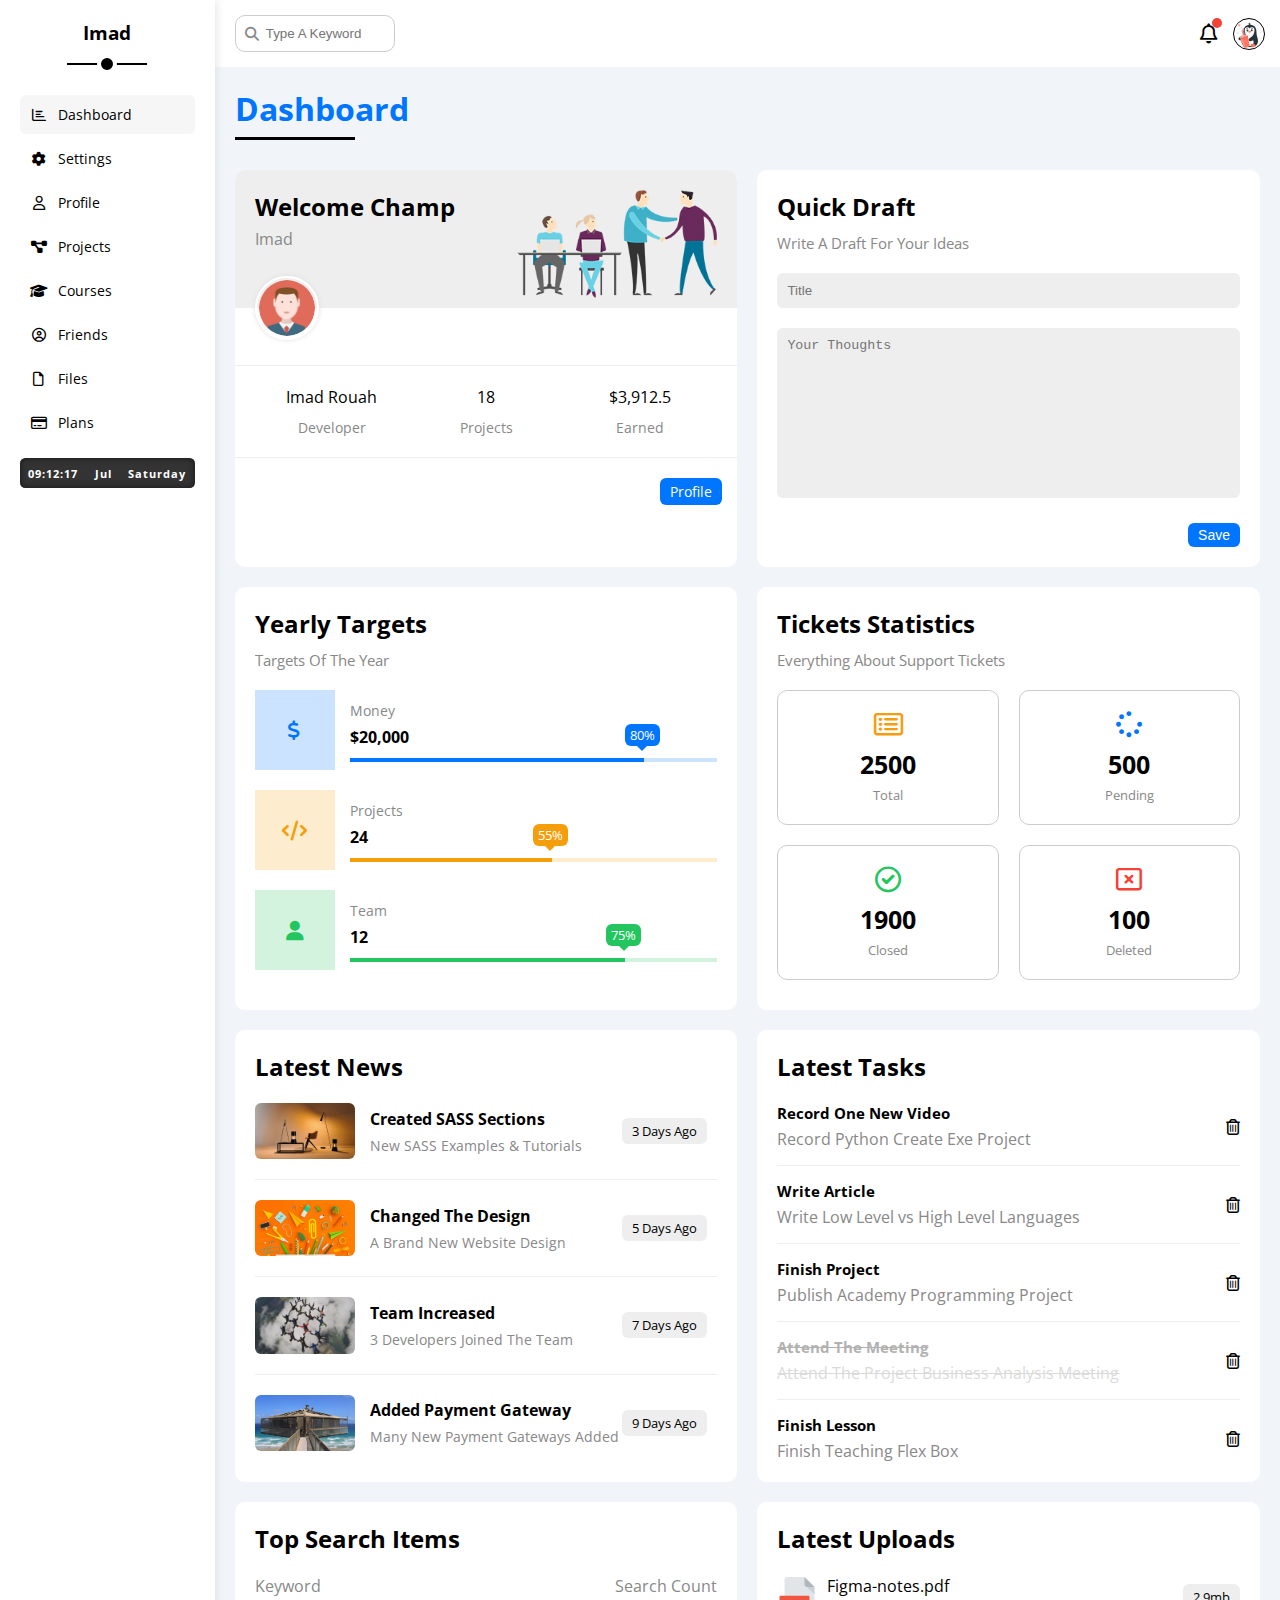
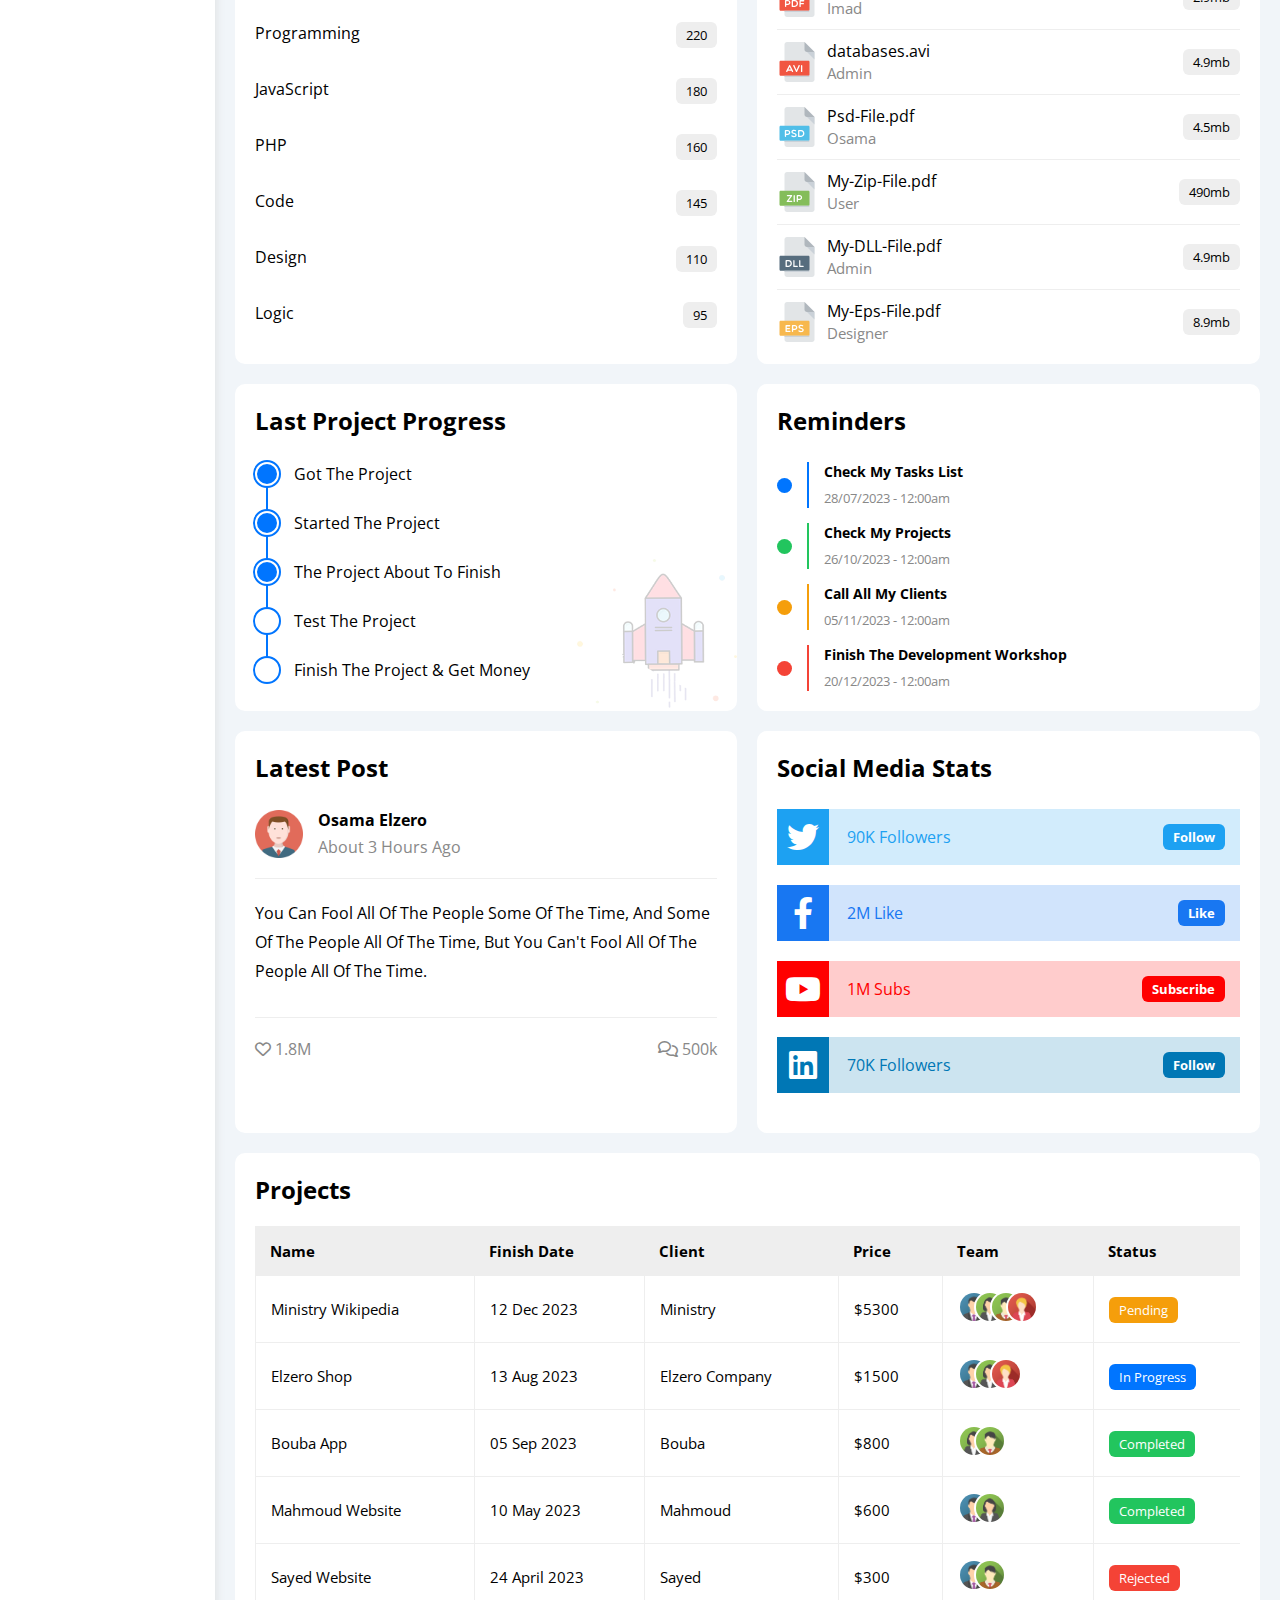
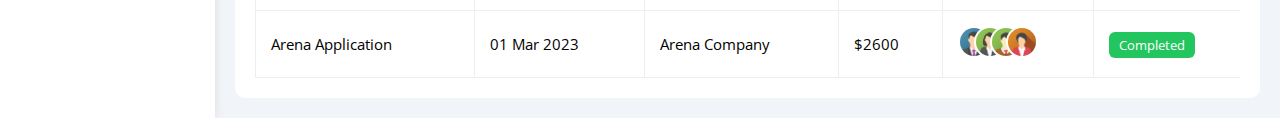
==== index.html @ 1c0586be "first commit" ====
<!DOCTYPE html>
<html lang="en">
    <head>
        <meta charset="UTF-8" />
        <meta http-equiv="X-UA-Compatible" content="IE=edge" />
        <meta name="viewport" content="width=device-width, initial-scale=1.0" />
        <meta
            name="description"
            content="Welcome to Imad Rouah's dashboard! This platform is Designed to provide you with a comprehensive view of my professional life. Discover my current tasks, . Get to know me better by exploring my profile. Stay organized and informed with my dashboard."
        />
        <meta
            name="keywords"
            content="dashboard, tasks, reminders, social media, links, clients, income, courses, profile, imad rouah, work, organization, productivity, professional, time management, Business, career"
        />
        <meta name="color-scheme" content="light" id="meta" />
        <title>Dashboard</title>
        <link rel="stylesheet" href="css/all.min.css" />
        <link rel="stylesheet" href="css/framework.css" />
        <link rel="stylesheet" href="css/master.css" />
        <link rel="preconnect" href="https://fonts.googleapis.com" />
        <link rel="preconnect" href="https://fonts.gstatic.com" crossorigin />
        <link
            href="https://fonts.googleapis.com/css2?family=Open+Sans:wght@300;500&display=swap"
            rel="stylesheet"
        />
        <link rel="Website Icon" type="png" href="imgs/Cyber attack-pana.png" />
    </head>
    <body>
        <div class="page d-flex">
            <div class="sidebar bg-white p-20 p-relative">
                <h3 class="p-relative txt-c mt-0">Imad</h3>
                <ul>
                    <li>
                        <a
                            class="active d-flex align-center fs-14 c-black rad-6 p-10"
                            href="index.html"
                        >
                            <i class="fa-regular fa-chart-bar fa-fw"></i>
                            <span>Dashboard</span>
                        </a>
                        <div class="parent-holder"></div>
                    </li>
                    <li>
                        <a
                            class="d-flex align-center fs-14 c-black rad-6 p-10"
                            href="settings.html"
                        >
                            <i class="fa-solid fa-gear fa-fw"></i>
                            <span>Settings</span>
                        </a>
                        <div class="parent-holder"></div>
                    </li>
                    <li>
                        <a
                            class="d-flex align-center fs-14 c-black rad-6 p-10"
                            href="profile.html"
                        >
                            <i class="fa-regular fa-user fa-fw"></i>
                            <span>Profile</span>
                        </a>
                        <div class="parent-holder"></div>
                    </li>
                    <li>
                        <a
                            class="d-flex align-center fs-14 c-black rad-6 p-10"
                            href="projects.html"
                        >
                            <i class="fa-solid fa-diagram-project fa-fw"></i>
                            <span>Projects</span>
                        </a>
                        <div class="parent-holder"></div>
                    </li>
                    <li>
                        <a
                            class="d-flex align-center fs-14 c-black rad-6 p-10"
                            href="courses.html"
                        >
                            <i class="fa-solid fa-graduation-cap fa-fw"></i>
                            <span>Courses</span>
                        </a>
                        <div class="parent-holder"></div>
                    </li>
                    <li>
                        <a
                            class="d-flex align-center fs-14 c-black rad-6 p-10"
                            href="friends.html"
                        >
                            <i class="fa-regular fa-circle-user fa-fw"></i>
                            <span>Friends</span>
                        </a>
                        <div class="parent-holder"></div>
                    </li>
                    <li>
                        <a
                            class="d-flex align-center fs-14 c-black rad-6 p-10"
                            href="files.html"
                        >
                            <i class="fa-regular fa-file fa-fw"></i>
                            <span>Files</span>
                        </a>
                        <div class="parent-holder"></div>
                    </li>
                    <li>
                        <a
                            class="d-flex align-center fs-14 c-black rad-6 p-10"
                            href="plans.html"
                        >
                            <i class="fa-regular fa-credit-card fa-fw"></i>
                            <span>Plans</span>
                        </a>
                        <div class="parent-holder"></div>
                    </li>
                </ul>
            </div>
            <div class="content w-full">
                <!-- start head-->
                <div class="head bg-white p-15 between-flex">
                    <div class="search p-relative">
                        <input
                            class="p-10"
                            type="search"
                            placeholder="Type A Keyword"
                        />
                    </div>
                    <div class="icons d-flex align-center">
                        <span class="notification p-relative">
                            <i class="fa-regular fa-bell fa-lg"></i>
                        </span>
                        <img
                            loading="lazy"
                            src="imgs/slush-avatar.svg"
                            alt=""
                        />
                    </div>
                </div>
                <!-- end head-->
                <h1 class="p-relative">Dashboard</h1>
                <div class="wrapper dashboard-page d-grid gap-20">
                    <!-- start welcome -->
                    <div
                        class="welcome bg-white rad-10 txt-c-mobile block-mobile"
                    >
                        <div class="intro p-20 d-flex space-between bg-eee">
                            <div>
                                <h2 class="main-head m-0">Welcome Champ</h2>
                                <p class="c-grey mt-5">Imad</p>
                            </div>
                            <img
                                loading="lazy"
                                src="imgs/welcome.png"
                                alt=""
                                class="hide-mobile"
                            />
                        </div>
                        <img
                            loading="lazy"
                            src="imgs/avatar.png"
                            alt=""
                            class="avatar"
                        />
                        <div
                            class="body txt-c d-flex p-20 mt-20 mb-20 block-mobile"
                        >
                            <div>
                                Imad Rouah
                                <span class="d-block c-grey fs-14 mt-10"
                                    >Developer</span
                                >
                            </div>
                            <div>
                                18
                                <span class="d-block c-grey fs-14 mt-10"
                                    >Projects</span
                                >
                            </div>
                            <div>
                                $3,912.5<span class="d-block c-grey fs-14 mt-10"
                                    >Earned</span
                                >
                            </div>
                        </div>
                        <a
                            href="profile.html"
                            class="visit d-block fs-14 bg-blue c-white w-fit btn-shape"
                            >Profile</a
                        >
                    </div>
                    <!-- end welcome -->
                    <!-- 
                    -->
                    <!-- start quick draft -->
                    <div
                        class="main-widgets quick-draft bg-white rad-10 p-20"
                        id="draft"
                    >
                        <h2 class="main-head mt-0 mb-10">Quick Draft</h2>
                        <p class="c-grey mt-0 mb-20 fs-15">
                            Write A Draft For Your Ideas
                        </p>
                        <form action="">
                            <input
                                class="d-block w-full b-none bg-eee p-10 rad-6 mb-20"
                                type="text"
                                placeholder="Title"
                            />
                            <textarea
                                class="w-full bg-eee p-10 b-none mb-20 rad-6"
                                placeholder="Your Thoughts"
                            ></textarea>
                            <input
                                class="bg-blue c-white w-fit b-none fs-14 d-block btn-shape"
                                type="submit"
                                value="Save"
                            />
                        </form>
                    </div>
                    <!-- end quick draft -->
                    <!-- start target -->
                    <div
                        class="main-widgets target bg-white rad-10 p-20"
                        id="targets"
                    >
                        <h2 class="main-head mt-0 mb-10">Yearly Targets</h2>
                        <p class="c-grey mt-0 mb-20 fs-15">
                            Targets Of The Year
                        </p>
                        <div class="target-row blue d-flex mb-20 center-flex">
                            <div class="icon center-flex">
                                <i
                                    class="fa-solid fa-dollar-sign fa-lg c-blue"
                                ></i>
                            </div>
                            <div class="details">
                                <span class="fs-14 c-grey">Money</span>
                                <span class="d-block mt-5 mb-10 fw-bold"
                                    >$20,000</span
                                >
                                <div class="progress p-relative">
                                    <span
                                        class="blue bg-blue"
                                        style="width: 80%"
                                    >
                                        <span class="bg-blue">80%</span>
                                    </span>
                                </div>
                            </div>
                        </div>
                        <div class="target-row orange d-flex mb-20 center-flex">
                            <div class="icon center-flex">
                                <i class="fa-solid fa-code fa-lg c-orange"></i>
                            </div>
                            <div class="details">
                                <span class="fs-14 c-grey">Projects</span>
                                <span class="d-block mt-5 mb-10 fw-bold"
                                    >24</span
                                >
                                <div class="progress p-relative">
                                    <span
                                        class="orange bg-orange"
                                        style="width: 55%"
                                    >
                                        <span class="bg-orange">55%</span>
                                    </span>
                                </div>
                            </div>
                        </div>
                        <div class="target-row green d-flex mb-20 center-flex">
                            <div class="icon center-flex">
                                <i class="fa-solid fa-user fa-lg c-green"></i>
                            </div>
                            <div class="details">
                                <span class="fs-14 c-grey">Team</span>
                                <span class="d-block mt-5 mb-10 fw-bold"
                                    >12</span
                                >
                                <div class="progress p-relative">
                                    <span
                                        class="green bg-green"
                                        style="width: 75%"
                                    >
                                        <span class="bg-green">75%</span>
                                    </span>
                                </div>
                            </div>
                        </div>
                    </div>
                    <!-- end target -->
                    <!-- start tickets -->
                    <div
                        class="main-widgets tickets bg-white rad-10 p-20"
                        id="tickets"
                    >
                        <h2 class="main-head mt-0 mb-10">Tickets Statistics</h2>
                        <p class="c-grey mt-0 mb-20 fs-15">
                            Everything About Support Tickets
                        </p>
                        <div class="d-flex txt-c f-wrap gap-20">
                            <div
                                class="box p-relative orange rad-10 c-grey fs-13 p-20"
                            >
                                <span class="bfr"></span>
                                <span class="aftr"></span>
                                <i
                                    class="fa-regular fa-rectangle-list mb-10 fa-2x c-orange"
                                ></i>
                                <span class="d-block c-black fw-bold fs-25 mb-5"
                                    >2500</span
                                >
                                <span>Total</span>
                            </div>
                            <div
                                class="box p-relative blue rad-10 c-grey fs-13 p-20"
                            >
                                <span class="bfr"></span>
                                <span class="aftr"></span>
                                <i
                                    class="fa-solid fa-spinner fa-2x mb-10 c-blue"
                                ></i>
                                <span class="d-block c-black fw-bold fs-25 mb-5"
                                    >500</span
                                >
                                <span>Pending</span>
                            </div>
                            <div
                                class="box p-relative green rad-10 c-grey fs-13 p-20"
                            >
                                <span class="bfr"></span>
                                <span class="aftr"></span>
                                <i
                                    class="fa-regular fa-circle-check fa-2x mb-10 c-green"
                                ></i>
                                <span class="d-block c-black fw-bold fs-25 mb-5"
                                    >1900</span
                                >
                                <span>Closed</span>
                            </div>
                            <div
                                class="box p-relative red rad-10 c-grey fs-13 p-20"
                            >
                                <span class="bfr"></span>
                                <span class="aftr"></span>
                                <i
                                    class="fa-regular fa-rectangle-xmark fa-2x mb-10 c-red"
                                ></i>
                                <span class="d-block c-black fw-bold fs-25 mb-5"
                                    >100</span
                                >
                                <span>Deleted</span>
                            </div>
                        </div>
                    </div>
                    <!-- end tickets -->
                    <!-- start latest news -->
                    <div
                        class="main-widgets latest-news bg-white rad-10 p-20 txt-c-mobile"
                        id="news"
                    >
                        <h2 class="main-head mt-0 mb-20">Latest News</h2>
                        <div class="news-row d-flex align-center">
                            <img loading="lazy" src="imgs/news-01.png" alt="" />
                            <div class="info">
                                <h3>Created SASS Sections</h3>
                                <p class="c-grey fs-14 m-0">
                                    New SASS Examples & Tutorials
                                </p>
                            </div>
                            <div class="bg-eee btn-shape fs-13 label">
                                3 Days Ago
                            </div>
                        </div>
                        <div class="news-row d-flex align-center">
                            <img loading="lazy" src="imgs/news-02.png" alt="" />
                            <div class="info">
                                <h3>Changed The Design</h3>
                                <p class="c-grey fs-14 m-0">
                                    A Brand New Website Design
                                </p>
                            </div>
                            <div class="bg-eee btn-shape fs-13 label">
                                5 Days Ago
                            </div>
                        </div>
                        <div class="news-row d-flex align-center">
                            <img loading="lazy" src="imgs/news-03.jpg" alt="" />
                            <div class="info">
                                <h3>Team Increased</h3>
                                <p class="c-grey fs-14 m-0">
                                    3 Developers Joined The Team
                                </p>
                            </div>
                            <div class="bg-eee btn-shape fs-13 label">
                                7 Days Ago
                            </div>
                        </div>
                        <div class="news-row d-flex align-center">
                            <img loading="lazy" src="imgs/news-04.jpg" alt="" />
                            <div class="info">
                                <h3>Added Payment Gateway</h3>
                                <p class="c-grey fs-14 m-0">
                                    Many New Payment Gateways Added
                                </p>
                            </div>
                            <div class="bg-eee btn-shape fs-13 label">
                                9 Days Ago
                            </div>
                        </div>
                    </div>
                    <!-- end latest news -->
                    <!-- start tasks -->
                    <div
                        class="main-widgets tasks bg-white rad-10 p-20"
                        id="tasks"
                    >
                        <h2 class="main-head mt-0 mb-20">Latest Tasks</h2>
                        <div class="task-row d-flex between-flex">
                            <div class="info">
                                <h3 class="fs-15 mt-0 mb-5">
                                    Record One New Video
                                </h3>
                                <p class="c-grey m-0">
                                    Record Python Create Exe Project
                                </p>
                            </div>
                            <i class="fa-regular fa-trash-can delete"></i>
                        </div>
                        <div class="task-row d-flex between-flex">
                            <div class="info">
                                <h3 class="fs-15 mt-0 mb-5">Write Article</h3>
                                <p class="c-grey m-0">
                                    Write Low Level vs High Level Languages
                                </p>
                            </div>
                            <i class="fa-regular fa-trash-can delete"></i>
                        </div>
                        <div class="task-row d-flex between-flex">
                            <div class="info">
                                <h3 class="fs-15 mt-0 mb-5">Finish Project</h3>
                                <p class="c-grey m-0">
                                    Publish Academy Programming Project
                                </p>
                            </div>
                            <i class="fa-regular fa-trash-can delete"></i>
                        </div>
                        <div class="task-row d-flex done between-flex">
                            <div class="info">
                                <h3 class="fs-15 mt-0 mb-5">
                                    Attend The Meeting
                                </h3>
                                <p class="c-grey m-0">
                                    Attend The Project Business Analysis Meeting
                                </p>
                            </div>
                            <i
                                class="fa-regular fa-trash-can delete icon-done"
                            ></i>
                        </div>
                        <div class="task-row d-flex between-flex">
                            <div class="info">
                                <h3 class="fs-15 mt-0 mb-5">Finish Lesson</h3>
                                <p class="c-grey m-0">
                                    Finish Teaching Flex Box
                                </p>
                            </div>
                            <i class="fa-regular fa-trash-can delete"></i>
                        </div>
                    </div>
                    <!-- end tasks -->
                    <!-- start search -->
                    <div
                        class="main-widgets search bg-white rad-10 p-20"
                        id="search"
                    >
                        <h2 class="main-head mt-0 mb-20">Top Search Items</h2>
                        <div
                            class="items-head d-flex space-between mb-10 c-grey"
                        >
                            <span>Keyword</span>
                            <span>Search Count</span>
                        </div>
                        <div class="items d-flex space-between pt-15 pb-15">
                            <span>Programming</span>
                            <span class="bg-eee btn-shape fs-13">220</span>
                        </div>
                        <div class="items d-flex space-between pt-15 pb-15">
                            <span>JavaScript</span>
                            <span class="bg-eee btn-shape fs-13">180</span>
                        </div>
                        <div class="items d-flex space-between pt-15 pb-15">
                            <span>PHP</span>
                            <span class="bg-eee btn-shape fs-13">160</span>
                        </div>
                        <div class="items d-flex space-between pt-15 pb-15">
                            <span>Code</span>
                            <span class="bg-eee btn-shape fs-13">145</span>
                        </div>
                        <div class="items d-flex space-between pt-15 pb-15">
                            <span>Design</span>
                            <span class="bg-eee btn-shape fs-13">110</span>
                        </div>
                        <div class="items d-flex space-between pt-15 pb-15">
                            <span>Logic</span>
                            <span class="bg-eee btn-shape fs-13">95</span>
                        </div>
                    </div>
                    <!-- end search -->
                    <!-- start uploads -->
                    <div class="uploads bg-white rad-10 p-20">
                        <h2 class="main-head mt-0 mb-20">Latest Uploads</h2>
                        <ul class="m-0">
                            <li class="d-flex between-flex mb-10 pb-10">
                                <div class="d-flex align-center">
                                    <img
                                        loading="lazy"
                                        class="mr-10"
                                        src="imgs/pdf.svg"
                                        alt=""
                                    />
                                    <div>
                                        <span class="d-block">
                                            Figma-notes.pdf</span
                                        >
                                        <span class="c-grey fs-15">Imad</span>
                                    </div>
                                </div>
                                <div class="btn-shape bg-eee fs-13">2.9mb</div>
                            </li>
                            <li class="d-flex between-flex mb-10 pb-10">
                                <div class="d-flex align-center">
                                    <img
                                        loading="lazy"
                                        class="mr-10"
                                        src="imgs/avi.svg"
                                        alt=""
                                    />
                                    <div>
                                        <span class="d-block"
                                            >databases.avi</span
                                        >
                                        <span class="c-grey fs-15">Admin</span>
                                    </div>
                                </div>
                                <div class="btn-shape bg-eee fs-13">4.9mb</div>
                            </li>
                            <li class="d-flex between-flex mb-10 pb-10">
                                <div class="d-flex align-center">
                                    <img
                                        loading="lazy"
                                        class="mr-10"
                                        src="imgs/psd.svg"
                                        alt=""
                                    />
                                    <div>
                                        <span class="d-block"
                                            >Psd-File.pdf</span
                                        >
                                        <span class="c-grey fs-15">Osama</span>
                                    </div>
                                </div>
                                <div class="btn-shape bg-eee fs-13">4.5mb</div>
                            </li>
                            <li class="d-flex between-flex mb-10 pb-10">
                                <div class="d-flex align-center">
                                    <img
                                        loading="lazy"
                                        class="mr-10"
                                        src="imgs/zip.svg"
                                        alt=""
                                    />
                                    <div>
                                        <span class="d-block"
                                            >My-Zip-File.pdf</span
                                        >
                                        <span class="c-grey fs-15">User</span>
                                    </div>
                                </div>
                                <div class="btn-shape bg-eee fs-13">490mb</div>
                            </li>
                            <li class="d-flex between-flex mb-10 pb-10">
                                <div class="d-flex align-center">
                                    <img
                                        loading="lazy"
                                        class="mr-10"
                                        src="imgs/dll.svg"
                                        alt=""
                                    />
                                    <div>
                                        <span class="d-block"
                                            >My-DLL-File.pdf</span
                                        >
                                        <span class="c-grey fs-15">Admin</span>
                                    </div>
                                </div>
                                <div class="btn-shape bg-eee fs-13">4.9mb</div>
                            </li>
                            <li class="d-flex between-flex">
                                <div class="d-flex align-center">
                                    <img
                                        loading="lazy"
                                        class="mr-10"
                                        src="imgs/eps.svg"
                                        alt=""
                                    />
                                    <div>
                                        <span class="d-block"
                                            >My-Eps-File.pdf</span
                                        >
                                        <span class="c-grey fs-15"
                                            >Designer</span
                                        >
                                    </div>
                                </div>
                                <div class="btn-shape bg-eee fs-13">8.9mb</div>
                            </li>
                        </ul>
                    </div>
                    <!-- end uploads -->
                    <!-- start last projects -->
                    <div class="last-project p-relative bg-white rad-10 p-20">
                        <h2 class="main-head mt-0 mb-20">
                            Last Project Progress
                        </h2>
                        <ul class="m-0 p-relative">
                            <li class="done mt-25 d-flex align-center">
                                Got The Project
                            </li>
                            <li class="done mt-25 d-flex align-center">
                                Started The Project
                            </li>
                            <li class="done mt-25 d-flex align-center">
                                The Project About To Finish
                            </li>
                            <li class="current mt-25 mr-10 d-flex align-center">
                                Test The Project
                            </li>
                            <li class="mt-25 mr-10 d-flex align-center">
                                Finish The Project & Get Money
                            </li>
                        </ul>
                        <img
                            loading="lazy"
                            class="launch-icon p-absolute hide-mobile"
                            src="imgs/project.png"
                            alt=""
                        />
                    </div>
                    <!-- end last projects -->
                    <!-- start reminders -->
                    <div class="reminders bg-white rad-10 p-20">
                        <h2 class="main-head mt-0 mb-25">Reminders</h2>
                        <ul class="m-0">
                            <li class="d-flex align-center mt-15">
                                <span class="key mr-15 bg-blue rad-half"></span>
                                <div class="blue pl-15">
                                    <p class="fs-14 fw-bold mt-0 mb-5">
                                        Check My Tasks List
                                    </p>
                                    <span class="fs-13 m-0 c-grey">
                                        28/07/2023 - 12:00am
                                    </span>
                                </div>
                            </li>
                            <li class="d-flex align-center mt-15">
                                <div class="key mr-15 bg-green rad-half"></div>
                                <div class="green pl-15">
                                    <p class="fs-14 fw-bold mt-0 mb-5">
                                        Check My Projects
                                    </p>
                                    <span class="fs-13 m-0 c-grey">
                                        26/10/2023 - 12:00am
                                    </span>
                                </div>
                            </li>
                            <li class="d-flex align-center mt-15">
                                <div class="key mr-15 bg-orange rad-half"></div>
                                <div class="orange pl-15">
                                    <p class="fs-14 fw-bold mt-0 mb-5">
                                        Call All My Clients
                                    </p>
                                    <span class="fs-13 m-0 c-grey">
                                        05/11/2023 - 12:00am
                                    </span>
                                </div>
                            </li>
                            <li class="d-flex align-center mt-15">
                                <div class="key mr-15 bg-red rad-half"></div>
                                <div class="red pl-15">
                                    <p class="fs-14 fw-bold mt-0 mb-5">
                                        Finish The Development Workshop
                                    </p>
                                    <span class="fs-13 m-0 c-grey">
                                        20/12/2023 - 12:00am
                                    </span>
                                </div>
                            </li>
                        </ul>
                    </div>
                    <!-- end reminders -->
                    <!-- start latest post -->
                    <div class="latest-post bg-white rad-10 p-20">
                        <h2 class="main-head mt-0 mb-25">Latest Post</h2>
                        <div class="top d-flex align-center">
                            <img
                                loading="lazy"
                                class="mr-15"
                                src="imgs/avatar.png"
                                alt=""
                            />
                            <div class="info">
                                <span class="mb-5 d-block fw-bold"
                                    >Osama Elzero</span
                                >
                                <span class="c-grey">About 3 Hours Ago</span>
                            </div>
                        </div>
                        <div
                            class="post-content txt-c-mobile pt-20 mt-20 pb-20 mb-20"
                        >
                            You Can Fool All Of The People Some Of The Time, And
                            Some Of The People All Of The Time, But You Can't
                            Fool All Of The People All Of The Time.
                        </div>
                        <div class="post-stats between-flex c-grey">
                            <div>
                                <i class="fa-regular fa-heart heart"></i>
                                <span>1.8M</span>
                            </div>
                            <div>
                                <i class="fa-regular fa-comments"></i>
                                <span>500k</span>
                            </div>
                        </div>
                    </div>
                    <!-- end latest post -->
                    <!-- start social -->
                    <div class="social-media bg-white rad-10 p-20">
                        <h2 class="main-head mt-0 mb-25">Social Media Stats</h2>
                        <div
                            class="box p-relative p-15 mb-20 twitter between-flex"
                        >
                            <i
                                class="fa-brands fa-twitter fa-2x c-white h-full center-flex"
                            ></i>
                            <span>90K Followers</span>
                            <a
                                class="btn-shape fw-bold fs-13 c-white"
                                href="https://www.twitter.com"
                                target="_blank"
                                >Follow</a
                            >
                        </div>
                        <div
                            class="box p-relative p-15 mb-20 facebook between-flex"
                        >
                            <i
                                class="fa-brands fa-facebook-f fa-2x c-white h-full center-flex"
                            ></i>
                            <span>2M Like</span>
                            <a
                                class="btn-shape fw-bold fs-13 c-white"
                                href="https://www.facebook.com"
                                target="_blank"
                                >Like</a
                            >
                        </div>
                        <div
                            class="box p-relative p-15 mb-20 youtube between-flex"
                        >
                            <i
                                class="fa-brands fa-youtube fa-2x c-white h-full center-flex"
                            ></i>
                            <span>1M Subs</span>
                            <a
                                class="btn-shape fw-bold fs-13 c-white"
                                href="https://www.youtube.com"
                                target="_blank"
                                >Subscribe</a
                            >
                        </div>
                        <div
                            class="box p-relative p-15 mb-20 linkedin between-flex"
                        >
                            <i
                                class="fa-brands fa-linkedin fa-2x c-white h-full center-flex"
                            ></i>
                            <span>70K Followers</span>
                            <a
                                class="btn-shape fw-bold fs-13 c-white"
                                href="https://www.linkedin.com"
                                target="_blank"
                                >Follow</a
                            >
                        </div>
                    </div>
                    <!-- end social -->
                </div>
                <div class="projects bg-white rad-10 p-20 m-20">
                    <h2 class="main-head mt-0 mb-20">Projects</h2>
                    <div class="responsive">
                        <table class="w-full fs-15">
                            <thead>
                                <td>Name</td>
                                <td>Finish Date</td>
                                <td>Client</td>
                                <td>Price</td>
                                <td>Team</td>
                                <td>Status</td>
                            </thead>
                            <tbody>
                                <tr>
                                    <td>Ministry Wikipedia</td>
                                    <td>12 Dec 2023</td>
                                    <td>Ministry</td>
                                    <td>$5300</td>
                                    <td>
                                        <img
                                            loading="lazy"
                                            src="imgs/team-01.png"
                                            alt=""
                                        />
                                        <img
                                            loading="lazy"
                                            src="imgs/team-02.png"
                                            alt=""
                                        />
                                        <img
                                            loading="lazy"
                                            src="imgs/team-03.png"
                                            alt=""
                                        />
                                        <img
                                            loading="lazy"
                                            src="imgs/team-05.png"
                                            alt=""
                                        />
                                    </td>
                                    <td>
                                        <span
                                            class="btn-shape fs-13 c-white bg-orange"
                                            >Pending</span
                                        >
                                    </td>
                                </tr>
                                <tr>
                                    <td>Elzero Shop</td>
                                    <td>13 Aug 2023</td>
                                    <td>Elzero Company</td>
                                    <td>$1500</td>
                                    <td>
                                        <img
                                            loading="lazy"
                                            src="imgs/team-01.png"
                                            alt=""
                                        />
                                        <img
                                            loading="lazy"
                                            src="imgs/team-02.png"
                                            alt=""
                                        />
                                        <img
                                            loading="lazy"
                                            src="imgs/team-05.png"
                                            alt=""
                                        />
                                    </td>
                                    <td>
                                        <span
                                            class="btn-shape fs-13 c-white bg-blue"
                                            >In Progress</span
                                        >
                                    </td>
                                </tr>
                                <tr>
                                    <td>Bouba App</td>
                                    <td>05 Sep 2023</td>
                                    <td>Bouba</td>
                                    <td>$800</td>
                                    <td>
                                        <img
                                            loading="lazy"
                                            src="imgs/team-02.png"
                                            alt=""
                                        />
                                        <img
                                            loading="lazy"
                                            src="imgs/team-03.png"
                                            alt=""
                                        />
                                    </td>
                                    <td>
                                        <span
                                            class="btn-shape fs-13 c-white bg-green"
                                            >Completed</span
                                        >
                                    </td>
                                </tr>
                                <tr>
                                    <td>Mahmoud Website</td>
                                    <td>10 May 2023</td>
                                    <td>Mahmoud</td>
                                    <td>$600</td>
                                    <td>
                                        <img
                                            loading="lazy"
                                            src="imgs/team-01.png"
                                            alt=""
                                        />
                                        <img
                                            loading="lazy"
                                            src="imgs/team-02.png"
                                            alt=""
                                        />
                                    </td>
                                    <td>
                                        <span
                                            class="btn-shape fs-13 c-white bg-green"
                                            >Completed</span
                                        >
                                    </td>
                                </tr>
                                <tr>
                                    <td>Sayed Website</td>
                                    <td>24 April 2023</td>
                                    <td>Sayed</td>
                                    <td>$300</td>
                                    <td>
                                        <img
                                            loading="lazy"
                                            src="imgs/team-01.png"
                                            alt=""
                                        />
                                        <img
                                            loading="lazy"
                                            src="imgs/team-03.png"
                                            alt=""
                                        />
                                    </td>
                                    <td>
                                        <span
                                            class="btn-shape fs-13 c-white bg-red"
                                            >Rejected</span
                                        >
                                    </td>
                                </tr>
                                <tr>
                                    <td>Arena Application</td>
                                    <td>01 Mar 2023</td>
                                    <td>Arena Company</td>
                                    <td>$2600</td>
                                    <td>
                                        <img
                                            loading="lazy"
                                            src="imgs/team-01.png"
                                            alt=""
                                        />
                                        <img
                                            loading="lazy"
                                            src="imgs/team-02.png"
                                            alt=""
                                        />
                                        <img
                                            loading="lazy"
                                            src="imgs/team-03.png"
                                            alt=""
                                        />
                                        <img
                                            loading="lazy"
                                            src="imgs/team-04.png"
                                            alt=""
                                        />
                                    </td>
                                    <td>
                                        <span
                                            class="btn-shape fs-13 c-white bg-green"
                                            >Completed</span
                                        >
                                    </td>
                                </tr>
                            </tbody>
                        </table>
                    </div>
                </div>
            </div>
        </div>
        <div class="parent">
            <span id="preloader"></span>
        </div>
        <script src="main.js"></script>
    </body>
</html>
---- css/framework.css ----
:root {
    /* Light mode colors */
    --main-color: #f1f5f9;
    --blue-color: #0075ff;
    --blue-alt-color: #0d69d5;
    --orange-color: #f59e0b;
    --green-color: #22c55e;
    --red-color: #f44336;
    --grey-color: #888;
    --white-color: white;
    --main-transition: 0.3s;

    /* Dark mode colors */
    --main-color-dark: #1a1a1a;
    --blue-color-dark: #3399ff;
    --blue-alt-color-dark: #1a73e8;
    --orange-color-dark: #ffa726;
    --green-color-dark: #66bb6a;
    --red-color-dark: #e53935;
    --grey-color-dark: #444;
    --white-color-dark: #2d2d2d;
}
/* start box */
.d-flex {
    display: flex;
}
.align-center {
    align-items: center;
}
.space-between {
    justify-content: space-between;
}
.f-wrap {
    flex-wrap: wrap;
}
.f-column {
    flex-direction: column;
}
.d-grid {
    display: grid;
}
.gap-20 {
    gap: 20px;
}
.d-block {
    display: block;
}
@media (max-width: 767px) {
    .block-mobile {
        display: block;
    }
    .hide-mobile {
        display: none;
    }
}
/* end box */
/* start padding and margin */
.p-10 {
    padding: 10px;
}
.p-15 {
    padding: 15px;
}
.p-20 {
    padding: 20px;
}
.pt-15 {
    padding-top: 15px;
}
.pt-20 {
    padding-top: 20px;
}
.pr-15 {
    padding-right: 15px;
}
.pb-10 {
    padding-bottom: 10px;
}
.pb-15 {
    padding-bottom: 15px;
}
.pb-20 {
    padding-bottom: 20px;
}
.pl-15 {
    padding-left: 15px;
}
.pl-20 {
    padding-left: 20px;
}
.m-0 {
    margin: 0;
}
.m-15 {
    margin: 15px;
}
.m-20 {
    margin: 20px;
}
.mt-0 {
    margin-top: 0;
}
.mt-5 {
    margin-top: 5px;
}
.mt-10 {
    margin-top: 10px;
}
.mt-15 {
    margin-top: 15px;
}
.mt-20 {
    margin-top: 20px;
}
.mt-25 {
    margin-top: 25px;
}
.mr-10 {
    margin-right: 10px;
}
.mr-15 {
    margin-right: 15px;
}
.mb-0 {
    margin-bottom: 0px;
}
.mb-5 {
    margin-bottom: 5px;
}
.mb-10 {
    margin-bottom: 10px;
}
.mb-15 {
    margin-bottom: 15px;
}
.mb-20 {
    margin-bottom: 20px;
}
.mb-25 {
    margin-bottom: 25px;
}
.ml-10 {
    margin-left: 10px;
}
/* end padding and margin */
/* start color */
.bg-white {
    background-color: var(--white-color);
}
.bg-eee {
    background-color: #eee;
}
.bg-blue {
    background-color: var(--blue-color);
}
.bg-green {
    background-color: var(--green-color);
}
.bg-orange {
    background-color: var(--orange-color);
}
.bg-red {
    background-color: var(--red-color);
}
.c-white {
    color: var(--white-color);
}
.c-black {
    color: black;
}
.c-grey {
    color: var(--grey-color);
}
.c-blue {
    color: var(--blue-color);
}
.c-green {
    color: var(--green-color);
}
.c-red {
    color: var(--red-color);
}
.c-orange {
    color: var(--orange-color);
}
/* end color */
/* position */
.p-relative {
    position: relative;
}
.p-absolute {
    position: absolute;
}
/* end position */
/* start font */
@media (max-width: 767px) {
    .txt-c-mobile {
        text-align: center;
    }
}
.txt-c {
    text-align: center;
}
.fw-bold {
    font-weight: bold;
}
.fs-13 {
    font-size: 13px;
}
.fs-14 {
    font-size: 14px;
}
.fs-15 {
    font-size: 15px;
}
.fs-25 {
    font-size: 25px;
}
/* end font */
/* border */
.b-none {
    border: none;
}
.border-ccc {
    border: 1px solid #ccc;
}
.rad-6 {
    border-radius: 6px;
}
.rad-10 {
    border-radius: 10px;
}
.rad-half {
    border-radius: 50%;
}
/* border */
.w-full {
    width: 100%;
}
.w-fit {
    width: fit-content;
}
.h-full {
    height: 100%;
}
/* start components */
.center-flex {
    display: flex;
    align-items: center;
    justify-content: center;
}
.between-flex {
    display: flex;
    align-items: center;
    justify-content: space-between;
}
.btn-shape {
    border-radius: 6px;
    padding: 4px 10px;
}
/* end components */
---- css/master.css ----
* {
    -webkit-box-sizing: border-box;
    box-sizing: border-box;
}
:root {
    /* Light mode colors */
    --main-color: #f1f5f9;
    --blue-color: #0075ff;
    --blue-alt-color: #0d69d5;
    --orange-color: #f59e0b;
    --green-color: #22c55e;
    --red-color: #f44336;
    --grey-color: #888;
    --white-color: white;
    --main-transition: 0.3s;

    /* Dark mode colors */
    --main-color-dark: #1a1a1a;
    --blue-color-dark: #3399ff;
    --blue-alt-color-dark: #1a73e8;
    --orange-color-dark: #ffa726;
    --green-color-dark: #66bb6a;
    --red-color-dark: #e53935;
    --grey-color-dark: #444;
    --white-color-dark: #2d2d2d;
}
html {
    scroll-behavior: smooth;
}
body {
    font-family: "Open Sans", sans-serif;
    margin: 0;
}
* {
    -webkit-user-select: none;
    user-select: none;
}
*:focus {
    outline: none;
}
a {
    text-decoration: none;
}
ul {
    list-style: none;
    padding: 0;
}
::-webkit-scrollbar {
    width: 15px;
}
::-webkit-scrollbar-track {
    background-color: var(--white-color);
}
::-webkit-scrollbar-thumb {
    background-color: var(--blue-color);
}
::-webkit-scrollbar-thumb:hover {
    background-color: var(--blue-alt-color);
}
.page {
    background-color: var(--main-color);
    min-height: 100vh;
}
/* start sidebar */
.sidebar {
    width: 250px;
    box-shadow: 0 0 10px #ddd;
}
.dark .sidebar {
    box-shadow: none;
}
.sidebar > h3 {
    margin-bottom: 50px;
}
@media (min-width: 767px) {
    .sidebar > h3::before,
    .sidebar > h3::after {
        content: "";
        position: absolute;
        background-color: black;
        left: 50%;
        transform: translateX(-50%);
    }
    .sidebar > h3::before {
        width: 80px;
        height: 2px;
        bottom: -20px;
    }
    .sidebar > h3::after {
        bottom: -29px;
        width: 12px;
        height: 12px;
        border-radius: 50%;
        border: 4px solid white;
    }
}
.sidebar ul li a {
    transition: var(--main-transition);
    margin-bottom: 5px;
}
.sidebar ul li a:hover,
.sidebar ul li a.active {
    background-color: #f6f6f6;
}
.sidebar ul li a span {
    font-size: 14px;
    margin-left: 10px;
}
@media (max-width: 767px) {
    .sidebar {
        width: 58px;
        padding: 10px;
    }
    .sidebar > h3 {
        font-size: 13px;
        margin-bottom: 15px;
    }
    .sidebar ul li a span {
        display: none;
    }
}
/* end sidebar */
/* content */
.content {
    overflow: hidden;
}
/* start head */
.head .search::before {
    font-family: var(--fa-style-family-classic);
    content: "\f002";
    font-weight: 900;
    position: absolute;
    top: 50%;
    transform: translateY(-50%);
    left: 15px;
    font-size: 14px;
    color: var(--grey-color);
}
.head .search input {
    border: 1px solid #ccc;
    border-radius: 10px;
    width: 160px;
    margin-left: 5px;
    padding-left: 30px;
    transition: var(--main-transition);
}
.head .search input:focus {
    outline: 2px solid #ddd;
    width: 200px;
}
.head .search input::placeholder {
    opacity: 1;
    transition: var(--main-transition);
}
.head .search input:focus::placeholder {
    opacity: 0;
}
.head .icons .notification::before {
    display: block;
    content: "";
    position: absolute;
    background-color: var(--red-color);
    width: 10px;
    height: 10px;
    border-radius: 50%;
    right: -4px;
    top: -5px;
    animation: blink 1s ease-in-out infinite;
    opacity: 1;
}
@keyframes blink {
    50% {
        opacity: 0.3;
    }
    100% {
        opacity: 1;
    }
}
.head .icons .notification.clicked::before {
    display: none;
}
.head .icons .notification {
    cursor: pointer;
}
.notification-div {
    position: fixed;
    width: 700px;
    top: -60%;
    background-color: var(--white-color);
    box-shadow: 0 0 10px #ddd;
    z-index: 9888;
    right: 50%;
    transform: translateX(50%);
    transition: 0.5s;
    border-radius: 0 0 10px 10px;
}

.notification-div .notification-content {
    font-size: 13px;
    display: flex;
    align-items: center;
    justify-content: center;
    color: #888;
    padding: 20px;
}
@media (max-width: 767px) {
    .notification-div {
        width: 90%;
        height: 150px;
    }
}
.notification-div > h3 {
    margin: 20px auto;
    width: fit-content;
}
.notification-div .notification-content span {
    border-bottom: 1px solid #eee;
}
.notification-div.active {
    top: 0;
}
.notification-div .close {
    position: absolute;
    bottom: 13px;
    right: 13px;
    text-align: center;
    padding: 7px 22px;
    border-radius: 10px;
    cursor: pointer;
    font-size: 14px;
}

.head .icons img {
    width: 32px;
    height: 32px;
    margin-left: 15px;
    border: 1px solid;
    border-radius: 50%;
}
.page h1 {
    margin: 20px 20px 40px;
    transition: var(--main-transition) 0.5s;
}
.page h1.hover {
    color: var(--blue-color);
}
.dark .page h1 {
    transition: color var(--main-transition);
    transition-delay: 0.4s;
}
.page h1::before,
.page h1::after {
    content: "";
    height: 3px;
    position: absolute;
    bottom: -10px;
    left: 0;
}
.page h1::before {
    width: 120px;
    background-color: var(--white-color);
}
.page h1::after {
    width: 40px;
    background-color: black;
    transition: 1s;
    transition-timing-function: linear;
}
.dark .page h1::after {
    background-color: white;
}
.dark .page h1::after {
    transition: width 1s;
    transition-delay: 1s;
}
.dark .page h1::after {
    background-color: white;
}
.page h1.hover::after {
    width: 120px;
}
.page .wrapper {
    grid-template-columns: repeat(auto-fill, minmax(450px, 1fr));
    margin-left: 20px;
    margin-right: 20px;
}
@media (max-width: 767px) {
    .page .wrapper {
        grid-template-columns: minmax(200px, 1fr);
        margin-left: 10px;
        margin-right: 10px;
        gap: 10px;
    }
}
/* content */
/* start welcome */
.welcome {
    overflow: hidden;
}
.welcome .intro img {
    width: 200px;
    margin-bottom: -10px;
}
.welcome .avatar {
    width: 64px;
    border: 2px solid var(--white-color);
    border-radius: 50%;
    padding: 2px;
    box-shadow: 0 0 5px #ddd;
    margin-left: 20px;
    margin-top: -32px;
}
.welcome .body {
    border-top: 1px solid #eee;
    border-bottom: 1px solid #eee;
}
.welcome .body > div {
    flex: 1;
}
.welcome .visit {
    margin: 0 15px 15px auto;
    transition: var(--main-transition);
}
.welcome .visit:hover {
    background-color: var(--blue-alt-color);
}
@media (max-width: 767px) {
    .welcome .intro {
        padding-bottom: 30px;
    }
    .welcome .avatar {
        margin-left: 0;
    }
    .welcome .body > div:not(:last-child) {
        margin-bottom: 20px;
    }
}
/* end welcome */
/* quick draft */

.quick-draft form textarea {
    resize: none;
    min-height: 170px;
}
.quick-draft form input[type="submit"] {
    transition: var(--main-transition);
    margin-left: auto;
    cursor: pointer;
}
.quick-draft form input[type="submit"]:hover {
    background-color: var(--blue-alt-color);
}
/* quick draft */
/* start target */
.target .target-row .icon {
    width: 80px;
    height: 80px;
    margin-right: 15px;
}
.blue .icon,
.blue .progress {
    background-color: rgb(0 117 255 / 20%);
}
.orange .icon,
.orange .progress {
    background-color: rgb(245 158 11 / 20%);
}
.green .icon,
.green .progress {
    background-color: rgb(34 197 94 / 20%);
}
.target .target-row .details {
    flex: 1;
}
.target .target-row .details .progress {
    height: 4px;
}
.target .target-row .details .progress > span {
    position: absolute;
    left: 0;
    top: 0;
    height: 100%;
}
.target .target-row .details .progress > span span {
    position: absolute;
    bottom: 16px;
    right: -16px;
    color: var(--white-color);
    padding: 2px 5px;
    border-radius: 6px;
    font-size: 13px;
}
.target .target-row .details .progress > span span::after {
    content: "";
    position: absolute;
    border: 5px solid;
    border-color: red transparent transparent;
    bottom: -10px;
    left: 50%;
    transform: translateX(-50%);
}
.target .target-row .details .progress .blue span::after {
    border-top-color: var(--blue-color);
}
.target .target-row .details .progress .orange span::after {
    border-top-color: var(--orange-color);
}
.target .target-row .details .progress .green span::after {
    border-top-color: var(--green-color);
}
/* end target */
/* start tickets */
.tickets .box {
    border: 1px solid #ccc;
    width: calc(50% - 10px);
    overflow: hidden;
    transition: 1.5s;
}
@media (max-width: 767px) {
    .tickets .box {
        width: 100%;
    }
}
.tickets .box:hover {
    border-color: transparent;
}
.tickets .box::before,
.tickets .box::after {
    content: "";
    position: absolute;
    top: -5px;
    width: 2px;
    height: 2px;
    transition: 0.5s;
}
.tickets .box::before,
.tickets .box .bfr {
    left: -5px;
}
.tickets .box::after,
.tickets .box .aftr {
    right: -5px;
}
.tickets .box .bfr,
.tickets .box .aftr {
    position: absolute;
    bottom: -5px;
    width: 2px;
    height: 2px;
    transition: 0.5s;
}
.tickets .box:hover::before,
.tickets .box:hover::after,
.tickets .box:hover .bfr,
.tickets .box:hover .aftr {
    width: 101%;
    height: 101%;
}
.tickets .box:hover::before,
.tickets .box:hover .bfr {
    left: 50%;
    top: 50%;
    transform: translate(-50%, -50%);
}
.tickets .box:hover::after,
.tickets .box:hover .aftr {
    right: 50%;
    top: 50%;
    transform: translate(50%, -50%);
}
.tickets .blue::before,
.tickets .blue::after,
.tickets .blue .bfr,
.tickets .blue .aftr {
    background-color: rgb(0 117 255 / 20%);
}
.tickets .orange::before,
.tickets .orange::after,
.tickets .orange .bfr,
.tickets .orange .aftr {
    background-color: rgb(245 158 11 / 20%);
}
.tickets .green::before,
.tickets .green::after,
.tickets .green .bfr,
.tickets .green .aftr {
    background-color: rgb(34 197 94 / 20%);
}
.tickets .red::before,
.tickets .red::after,
.tickets .red .bfr,
.tickets .red .aftr {
    background-color: rgb(244 67 54 / 20%);
}
.tickets .box i,
.tickets .box span:nth-of-type(2) ~ span {
    position: relative;
    z-index: 99;
}
/* end tickets */
/* start news */
.latest-news .news-row:not(:last-of-type) {
    padding-bottom: 20px;
    margin-bottom: 20px;
    border-bottom: 1px solid #eee;
}
@media (max-width: 767px) {
    .latest-news .news-row {
        display: block;
    }
}
.latest-news .news-row img {
    width: 100px;
    height: 100%;
    border-radius: 6px;
    margin-right: 15px;
}
@media (max-width: 767px) {
    .latest-news .news-row img {
        width: 80%;
        margin-right: 5px;
    }
}
.latest-news .news-row .info {
    flex-grow: 1;
}
.latest-news .news-row .info h3 {
    font-size: 16px;
    margin: 0 0 6px;
}
.latest-news .news-row .label {
    width: fit-content;
    margin: 10px 10px 10px auto;
}
/* end news */
/* tasks */
.tasks .task-row:not(:last-of-type) {
    padding-bottom: 15px;
    margin-bottom: 15px;
    border-bottom: 1px solid #eee;
}
.tasks .task-row .delete {
    cursor: pointer;
    transition: var(--main-transition);
}
.tasks .task-row .delete:hover {
    animation: light 1.5s linear infinite;
}
.tasks .done h3,
.tasks .done p {
    opacity: 0.3;
    text-decoration: line-through;
}
.tasks .done i {
    animation: light 1.5s linear infinite;
}
.tasks .done .delete:hover {
    animation-play-state: paused;
}
/* tasks */
/* start uploads */
.uploads ul li:not(:last-of-type) {
    border-bottom: 1px solid #eee;
}
.uploads ul li > div img {
    width: 40px;
    height: 40px;
}
/* end uploads */
/* start last projects */
.last-project ul::before {
    content: "";
    position: absolute;
    left: 11px;
    width: 2px;
    height: 100%;
    background-color: var(--blue-color);
}
.last-project ul li::before {
    content: "";
    width: 20px;
    height: 20px;
    border-radius: 50%;
    background-color: var(--white-color);
    border: 2px solid var(--white-color);
    outline: 2px solid var(--blue-color);
    margin-right: 15px;
    z-index: 1;
}
.last-project ul li.done::before {
    background-color: var(--blue-color);
}
.last-project ul li.current::before {
    animation: change-color 0.8s infinite alternate;
}
.last-project .launch-icon {
    width: 160px;
    right: 0;
    bottom: 0;
    opacity: 0.2;
}
/* end last projects */
/* start reminders */
.reminders .key {
    width: 15px;
    height: 15px;
}
.reminders .blue {
    border-left: 2px solid var(--blue-color);
}
.reminders .green {
    border-left: 2px solid var(--green-color);
}
.reminders .orange {
    border-left: 2px solid var(--orange-color);
}
.reminders .red {
    border-left: 2px solid var(--red-color);
}
/* end reminders */
/* start posts */
.latest-post .top img {
    width: 48px;
    height: 48px;
}
.latest-post .post-content {
    text-transform: capitalize;
    line-height: 1.8;
    border-top: 1px solid #eee;
    border-bottom: 1px solid #eee;
    min-height: 140px;
}
.latest-post .post-stats i {
    cursor: pointer;
}
/* end posts */
/* start socials */
.social-media .box {
    padding-left: 70px;
}
.social-media .box:hover {
    animation: glow 4s infinite;
}
.social-media .box::before {
    position: absolute;
    content: "";
    left: 0;
    top: 50%;
    transform: translateY(-50%);
    width: 0;
    height: 100%;
    background-color: var(--white-color);
    transition: calc(var(--main-transition) * 2.5);
}
.social-media .twitter:hover::before {
    background-color: #1da1f2;
}
.social-media .facebook:hover::before {
    background-color: #1877f2;
}
.social-media .youtube:hover::before {
    background-color: #ff0000;
}
.social-media .linkedin:hover::before {
    background-color: #0077b5;
}
.social-media .box:hover::before {
    width: 100%;
}
.social-media .twitter {
    color: #1da1f2;
    background-color: rgba(29, 160, 242, 0.2);
}
.social-media .facebook {
    color: #1877f2;
    background-color: rgb(24, 119, 242, 0.2);
}
.social-media .youtube {
    color: #ff0000;
    background-color: rgb(255, 0, 0, 0.2);
}
.social-media .linkedin {
    color: #0077b5;
    background-color: rgb(0, 119, 181, 0.2);
}
.social-media .box i {
    position: absolute;
    left: 0;
    bottom: 0;
    width: 52px;
    transition: var(--main-transition);
}
.social-media .box:hover i:hover {
    transform: rotate(5deg);
    border: none;
}
.social-media .twitter i,
.social-media .twitter a {
    background-color: #1da1f2;
}
.social-media .facebook i,
.social-media .facebook a {
    background-color: #1877f2;
}
.social-media .youtube i,
.social-media .youtube a {
    background-color: #ff0000;
}
.social-media .linkedin i,
.social-media .linkedin a {
    background-color: #0077b5;
}
.social-media .box:hover i {
    border-right: 1px solid black;
}
.social-media .box span,
.social-media .box a {
    transition: calc(var(--main-transition) * 2);
    z-index: 11;
}
.social-media .box:hover span,
.social-media .box:hover a {
    color: var(--white-color);
}
.social-media .box:hover a {
    background-color: var(--white-color);
    color: inherit;
}
/* end socials */
/* start projects */
.projects .responsive {
    overflow-x: scroll;
}
.projects table {
    border-spacing: 0;
    min-width: 1000px;
    transition: calc(var(--main-transition) * 2);
}
@media (max-width: 767px) {
    .projects table {
        min-width: 800px;
    }
}
.projects table thead td {
    font-weight: bold;
    background-color: #eee;
}
.dark .projects table thead td {
    background-color: #444;
}
.projects table tbody tr {
    transition: var(--main-transition);
}
.projects table tbody tr:hover {
    background-color: #faf7f7;
}
.dark .projects table tbody tr:hover {
    background-color: #faf7f7e3;
    color: #3f444a;
}
.projects table td {
    padding: 15px;
}
.projects table tbody td {
    border-bottom: 1px solid #eee;
    border-left: 1px solid #eee;
}
.projects table tbody td:last-of-type {
    border-right: 1px solid #eee;
}
.projects table img {
    width: 32px;
    height: 32px;
    border-radius: 50%;
    padding: 2px;
    background-color: var(--white-color);
}
.projects table img:not(:first-child) {
    margin-left: -20px;
}
/* end projects */
/* start settings */
.settings-page {
    grid-template-columns: repeat(auto-fill, minmax(500px, 1fr));
}
@media (max-width: 767px) {
    .settings-page {
        grid-template-columns: minmax(100px, 1fr);
        margin-left: 10px;
        margin-right: 10px;
        gap: 10px;
    }
}
.dark .sidebar > h3::after {
    border-color: rgba(161, 161, 161, 0.75);
}
.theme .toggle-switch::before {
    content: "\f780";
}
.theme .toggle-checkbox:checked + .toggle-switch::before {
    content: "\f186";
}
.settings-page .close-message {
    border: 1px solid #ccc;
    resize: none;
    min-height: 150px;
}
.settings-page .email {
    display: inline-flex;
    width: calc(100% - 80px);
}
.sec-box:not(:last-of-type) {
    border-bottom: 1px solid #eee;
}
.sec-box .button {
    transition: var(--main-transition);
}
.sec-box .button:hover {
    background-color: var(--blue-alt-color);
}

.settings-page .social-box i {
    width: 40px;
    height: 40px;
    background-color: #f6f6f6;
    border: 1px solid #ddd;
    border-right: none;
    border-radius: 6px 0 0 6px;
    transition: var(--main-transition);
}
.settings-page .social-box:has(input:focus) i {
    color: black;
}
.settings-page .social-box input {
    height: 40px;
    background-color: #f6f6f6;
    border: 1px solid #ddd;
    border-radius: 0 6px 6px 0;
    padding-left: 10px;
}
.settings-page .social-box input::placeholder {
    transition: calc(var(--main-transition) * 2);
}
.settings-page .social-box input:focus::placeholder {
    opacity: 0;
}
.widgets-control .control input[type="checkbox"] {
    -webkit-appearance: none;
    appearance: none;
}
.widgets-control .control label {
    padding-left: 30px;
    cursor: pointer;
    position: relative;
}
.widgets-control .control label::before,
.widgets-control .control label::after {
    position: absolute;
    left: 0;
    top: 50%;
    margin-top: -9px;
    border-radius: 4px;
    transition: var(--main-transition);
    color: var(--white-color);
}
.widgets-control .control label::before {
    content: "";
    width: 14px;
    height: 14px;
    border: 2px solid var(--grey-color);
}
.widgets-control .control label:hover::before {
    border-color: var(--blue-alt-color);
}
.widgets-control .control label::after {
    font-family: var(--fa-style-family-classic);
    content: "\f00c";
    font-weight: 900;
    background-color: var(--blue-color);
    font-size: 12px;
    width: 18px;
    height: 18px;
    display: flex;
    align-items: center;
    justify-content: center;
    transform: scale(0) rotate(360deg);
}
.widgets-control .control input[type="checkbox"]:checked + label::after {
    transform: scale(1);
}
.backup-control input[type="radio"] {
    -webkit-appearance: none;
    appearance: none;
}
.backup-control .date label {
    padding-left: 30px;
    cursor: pointer;
    position: relative;
}
.backup-control .date label::before {
    content: "";
    position: absolute;
    left: 0;
    top: 50%;
    width: 18px;
    height: 18px;
    border: 2px solid var(--grey-color);
    margin-top: -11px;
    border-radius: 50%;
    transition: var(--main-transition);
}
.backup-control .date input[type="radio"]:checked + label::before {
    border-color: var(--blue-color);
}
.backup-control .date label::after {
    content: "";
    position: absolute;
    width: 12px;
    height: 12px;
    background-color: var(--blue-color);
    border-radius: 50%;
    top: 5px;
    left: 5px;
    transform: scale(0);
    transition: var(--main-transition);
}
.backup-control .date input[type="radio"]:checked + label::after {
    transform: scale(1);
}
.backup-control .servers {
    border-top: 1px solid #ccc;
    padding-top: 20px;
}
@media (max-width: 767px) {
    .backup-control .servers {
        flex-wrap: wrap;
    }
}
.backup-control .servers .server {
    border: 2px solid #eee;
    position: relative;
}
.backup-control .servers .server label {
    cursor: pointer;
}
.backup-control .servers input[type="radio"]:checked + .server {
    border-color: var(--blue-color);
    color: var(--blue-color);
}
.toggle-checkbox {
    -webkit-appearance: none;
    appearance: none;
    display: none;
}
.toggle-switch {
    background-color: #ccc;
    width: 78px;
    height: 32px;
    border-radius: 16px;
    position: relative;
    transition: 0.3s;
    cursor: pointer;
}
.toggle-switch::before {
    font-family: var(--fa-style-family-classic);
    content: "\f00d";
    font-weight: 900;
    background-color: var(--white-color);
    width: 24px;
    height: 24px;
    position: absolute;
    border-radius: 50%;
    top: 4px;
    left: 4px;
    display: flex;
    justify-content: center;
    align-items: center;
    color: #aaa;
    transition: 0.3s;
}
.toggle-checkbox:checked + .toggle-switch {
    background-color: var(--blue-color);
}
.toggle-checkbox:checked + .toggle-switch::before {
    content: "\f00c";
    left: 50px;
    color: var(--blue-color);
}

.settings-page :disabled {
    background-color: #f0f4f8;
    cursor: no-drop;
    color: #bbb;
}
/* end settings */
/* start profile */
@media (max-width: 768px) {
    .profile-page .overview {
        flex-direction: column;
    }
}

.profile-page .avatar-box {
    width: 300px;
}
@media (min-width: 768px) {
    .profile-page .avatar-box {
        border-right: 1px solid #eee;
    }
}
.profile-page .avatar-box > img {
    width: 160px;
    height: 160px;
    border: 1px solid black;
}
.profile-page .avatar-box .level {
    height: 6px;
    overflow: hidden;
    margin: auto;
    width: 70%;
}
.profile-page .avatar-box .level span {
    position: absolute;
    left: 0;
    top: 0;
    height: 100%;
    background-color: var(--blue-color);
    border-radius: 6px;
}
.profile-page .info-box .box {
    flex-wrap: wrap;
    transition: var(--main-transition);
    border-bottom: 1px solid #eee;
}
.profile-page .info-box .box:hover {
    background-color: #f9f9f9;
}
.dark .profile-page .info-box .box:hover {
    background-color: rgb(249 249 249 / 10%);
}
.profile-page .info-box .box > div {
    min-width: 250px;
    padding: 10px 0 0;
}
.profile-page .info-box .toggle-switch {
    height: 20px;
}
@media (max-width: 767px) {
    .profile-page .info-box .toggle-switch {
        margin: auto;
    }
}
.profile-page .info-box .toggle-switch::before {
    width: 12px;
    height: 12px;
    font-size: 9px;
}
.profile-page .info-box .toggle-checkbox:checked + .toggle-switch::before {
    left: 62px;
}
@media (max-width: 768px) {
    .profile-page .other-data {
        flex-direction: column;
    }
}
.profile-page .skills-card {
    flex-grow: 1;
}
.profile-page .skills-card ul li {
    padding: 15px 0;
}
.profile-page .skills-card ul li:not(:last-child) {
    border-bottom: 1px solid #eee;
}
.profile-page .skills-card ul li span {
    display: inline-flex;
    padding: 4px 10px;
    background-color: #eee;
    border-radius: 6px;
    font-size: 14px;
}
.profile-page .skills-card ul li span.complete {
    background-color: var(--green-color);
}
.profile-page .skills-card ul li span.current {
    background-color: var(--orange-color);
}
.profile-page .skills-card ul li span:not(span.complete, span.current) {
    background-color: var(--red-color);
}
.profile-page .activities {
    flex-grow: 2;
}
.profile-page .activity:not(:last-of-type) {
    border-bottom: 1px solid #eee;
    padding-bottom: 20px;
    margin-bottom: 20px;
}
@media (max-width: 768px) {
    .profile-page .activity {
        flex-direction: column;
    }
}
.profile-page .activities .activity img {
    width: 64px;
    height: 64px;
    margin-right: 10px;
}
@media (max-width: 768px) {
    .profile-page .activities .activity > img {
        margin-right: 0px;
        margin-bottom: 15px;
    }
}
.profile-page .skills-card ul li span:not(:last-child) {
    margin-right: 5px;
}
.profile-page .activities .activity .date {
    text-align: right;
    flex: 1;
}
@media (max-width: 768px) {
    .profile-page .activities .activity .date {
        text-align: center;
        margin-top: 15px;
    }
}
/* end profile */
/* start projects */
.project-page {
    grid-template-columns: repeat(auto-fill, minmax(450px, 1fr));
}
@media (max-width: 767px) {
    .project-page {
        grid-template-columns: minmax(100px, 1fr);
        margin-left: 10px;
        margin-right: 10px;
        gap: 10px;
    }
}
.project-page .top h4 {
    font-weight: normal;
    font-size: 16px;
}
.project-page .top span {
    right: -10px;
    top: -10px;
}
.project-page .images img:not(:first-child) {
    margin-left: -20px;
}
.project-page .images > img {
    width: 40px;
    height: 40px;
    border-radius: 50%;
    padding: 2px;
    background-color: var(--white-color);
    transition: var(--main-transition);
}
.project-page .images > img:hover {
    position: relative;
    z-index: 1;
}
.project-page .do {
    justify-content: flex-end;
    border-top: 1px solid #eee;
    border-bottom: 1px solid #eee;
}
@media (max-width: 767px) {
    .project-page .do {
        gap: 15px;
        flex-direction: column;
    }
}
.project-page .do span {
    padding: 3px 8px;
    margin-left: 5px;
    width: fit-content;
}
.project-page .prog {
    height: 8px;
    width: 260px;
    position: relative;
    border-radius: 6px;
}
@media (max-width: 767px) {
    .project-page .info {
        gap: 15px;
        flex-direction: column;
    }
}
.project-page .prog span {
    position: absolute;
    height: 100%;
    left: 0;
    top: 0;
    border-radius: 6px;
}
/* end projects */
/* start course */
.courses-page {
    grid-template-columns: repeat(auto-fill, minmax(300px, 1fr));
}
@media (max-width: 767px) {
    .courses-page {
        margin-left: 10px;
        margin-right: 10px;
        gap: 10px;
    }
}
.course {
    overflow: hidden;
}
.dark .courses-page .course {
    box-shadow: 0 0 2px white;
}
.courses-page .cover {
    max-width: 100%;
}
.courses-page .instructor {
    position: absolute;
    left: 20px;
    top: 20px;
    width: 64px;
    height: 64px;
    border-radius: 50%;
    padding: 2px;
    background-color: var(--white-color);
}
.courses-page .info {
    border-top: 1px solid #eee;
    font-size: 13px;
}
.courses-page .info .title {
    position: absolute;
    top: -13px;
    left: 50%;
    transform: translateX(-50%);
    font-size: 13px;
}
.courses-page .detail h3 {
    font-size: 16px;
    margin-bottom: 15px;
    margin-top: 20px;
}
.courses-page .detail p {
    line-height: 1.6;
}
/* end course */
/* start friend */
.friends-page {
    grid-template-columns: repeat(auto-fill, minmax(300px, 1fr));
}
@media (max-width: 767px) {
    .friends-page {
        margin-left: 10px;
        margin-right: 10px;
        gap: 10px;
    }
}
.friends-page .friend .contact {
    position: absolute;
    left: 10px;
    top: 10px;
}
.friends-page .friend .admin {
    font-family: "Helvetica Neue", Helvetica, Arial, sans-serif;
    position: absolute;
    right: 10px;
    top: 15px;
    padding: 4px 10px;
    background-color: #c4fe76;
    font-weight: bold;
    border-radius: 16px 4px;
    font-size: 14px;
    color: #666;
    border: 1px solid black;
    z-index: 111;
}
.friends-page .friend .contact i {
    background-color: #eee;
    padding: 10px;
    border-radius: 50%;
    color: #666;
    font-size: 13px;
    cursor: pointer;
    transition: var(--main-transition);
}
.friends-page .friend .contact i:hover {
    background-color: var(--blue-color);
    color: white;
}
.friends-page .friend img {
    width: 100px;
    height: 100px;
    border-radius: 50%;
    margin-top: 10px;
    margin-bottom: 10px;
}
.friends-page .friend .icons {
    border-top: 1px solid #eee;
    border-bottom: 1px solid #eee;
    padding-top: 15px;
    padding-bottom: 15px;
    margin-top: 10px;
    margin-bottom: 15px;
}
.friends-page .friend .icons i {
    margin-right: 5px;
}
.vip {
    position: absolute;
    right: 0;
    top: 50%;
    transform: translateY(-50%);
    font-size: 40px;
    opacity: 0.2;
    transition: var(--main-transition) ease-in-out;
}
.friends-page .friend:hover .vip {
    opacity: 1;
}
/* end friend */
/* start file */
.files-page {
    flex-direction: row-reverse;
}
.files-stats {
    min-width: 260px;
}
.files-container {
    grid-template-columns: repeat(auto-fill, minmax(200px, 1fr));
    flex: 1;
}
@media (max-width: 767px) {
    .files-container {
        margin-left: 10px;
        margin-right: 10px;
        gap: 10px;
    }
}
.files-container i {
    position: absolute;
    left: 10px;
    top: 10px;
    color: var(--grey-color);
}
.files-container .image {
    margin-bottom: 15px;
    text-align: center;
}
.files-container .file img {
    margin-bottom: 15px;
    margin: 15px auto;
    display: block;
    width: 70px;
    height: 70px;
}
.files-container .image span {
    font-size: 14px;
}
.files-container .file > span {
    display: block;
    margin-bottom: 10px;
    padding-bottom: 10px;
    border-bottom: 1px solid #eee;
}
.files-container .file .info {
}
/* end file */
/* start loader */
.parent {
    position: fixed;
    width: 100%;
    height: 100%;
    display: flex;
    align-items: center;
    justify-content: center;
    top: 0;
    left: 0;
    z-index: 9999;
}

#preloader {
    z-index: 9999;
    width: 50px;
    height: 50px;
    border: 4px solid rgba(0, 0, 0, 0);
    border-top-color: #3498db;
    border-bottom-color: #3498db;
    border-radius: 50%;
    animation: spin 1s linear infinite;
}
.parent::before {
    content: "";
    position: absolute;
    top: 50%;
    left: 50%;
    transform: translate(-50%, -50%);
    width: 100%;
    height: 100%;
    background-color: transparent;
    backdrop-filter: blur(10px);
    z-index: 9998;
}
/* end loader */
/* start scroll to top */
.scroll-to-top {
    z-index: 9999;
    position: fixed;
    bottom: 40px;
    right: 30px;
    opacity: 0;
    transition: opacity 0.3s ease-in-out, bottom 0.5s 0.1s ease-in-out;
    display: flex;
    align-items: center;
    justify-content: center;
    cursor: pointer;
    border-radius: 50%;
    animation: float 3s ease-in-out infinite;
}
.scroll-to-top.active {
    opacity: 1;
    filter: drop-shadow(0 0 5px);
}
.scroll-to-top::before {
    content: "\f135";
    font-family: "Font Awesome 6 Free";
    font-weight: 900;
    z-index: 9999;
    display: flex;
    align-items: center;
    justify-content: center;
    transform: rotate(-45deg);
    width: 40px;
    height: 40px;
    border-radius: 50%;
    font-size: 24px;
    color: #fff;
    position: relative;
    transition: var(--main-transition);
}
.scroll-to-top:hover::before {
    filter: drop-shadow(0 0 5px red);
}
.fire {
    position: absolute;
    bottom: 21px;
    left: 0px;
    right: -1px;
    margin-left: auto;
    margin-right: auto;
    width: 12px;
    height: 34px;
    border-radius: 50%;
    background: radial-gradient(
        circle at center,
        #f00 0%,
        #ff9900 60%,
        #ff0 100%
    );
    box-shadow: 0 0 20px #ff9900, 0 0 40px #ff9900, 0 0 60px #ff9900,
        0 0 80px #ff9900, 0 0 100px #ff9900;
    animation: fire 0.5s ease-in-out infinite alternate;
    transform-origin: center bottom;
    transform: scaleY(1) rotate(0.5turn);
    opacity: 1;
}

/* end scroll to top */
/* start animations */
@keyframes light {
    25%,
    50% {
        color: var(--red-color);
        box-shadow: 0 2px 10px 1px rgba(255, 0, 0, 0.9);
        background-color: rgb(255 0 0 / 35%);
    }
    0%,
    75%,
    100% {
        box-shadow: 0 0px 10px 0 rgba(255, 0, 0, 0.5);
        background-color: rgb(255 0 0 / 20%);
    }
}
@keyframes change-color {
    from {
        background-color: var(--blue-color);
    }
    to {
        background-color: var(--white-color);
    }
}
@keyframes glow {
    0%,
    25%,
    50%,
    75%,
    100% {
        box-shadow: 0 2px 5px rgba(0 0 0/ 0.1);
    }
    12.5% {
        box-shadow: 0 -2px 6px;
    }
    37.5% {
        box-shadow: 2px 0 6px;
    }
    62.5% {
        box-shadow: 0 2px 6px;
    }
    87.5% {
        box-shadow: -2px 0 6px;
    }
}
@keyframes spin {
    to {
        transform: rotate(360deg);
    }
}
@keyframes fire {
    to {
        transform: scaleY(1.2) rotate(0.5turn);
        opacity: 0.8;
    }
}
@keyframes float {
    0%,
    100% {
        transform: translateY(0);
    }
    50% {
        transform: translateY(-5px);
        box-shadow: 0 -10px 20px rgba(0, 0, 0, 0.15);
    }
}

/* end animations */
.sidebar {
    transition: var(--main-transition);
}
#current-date {
    display: flex;
    align-items: center;
    justify-content: space-around;
    width: 100%;
    height: 30px;
    font-size: 11px;
    letter-spacing: 1px;
    font-weight: bold;
    color: white;
    background-color: #333;
    border-radius: 0.5em;
    box-shadow: inset 0 0 6px 0px rgba(0, 0, 0, 0.6);
    transition: var(--main-transition);
}
@media (max-width: 767px) {
    #current-date {
        flex-direction: column;
        height: 70px;
    }
}
@media (max-width: 767px) {
    #current-date {
        /* width: 57px; */
        position: absolute;
        border-radius: 0%;
        left: 0;
    }
}
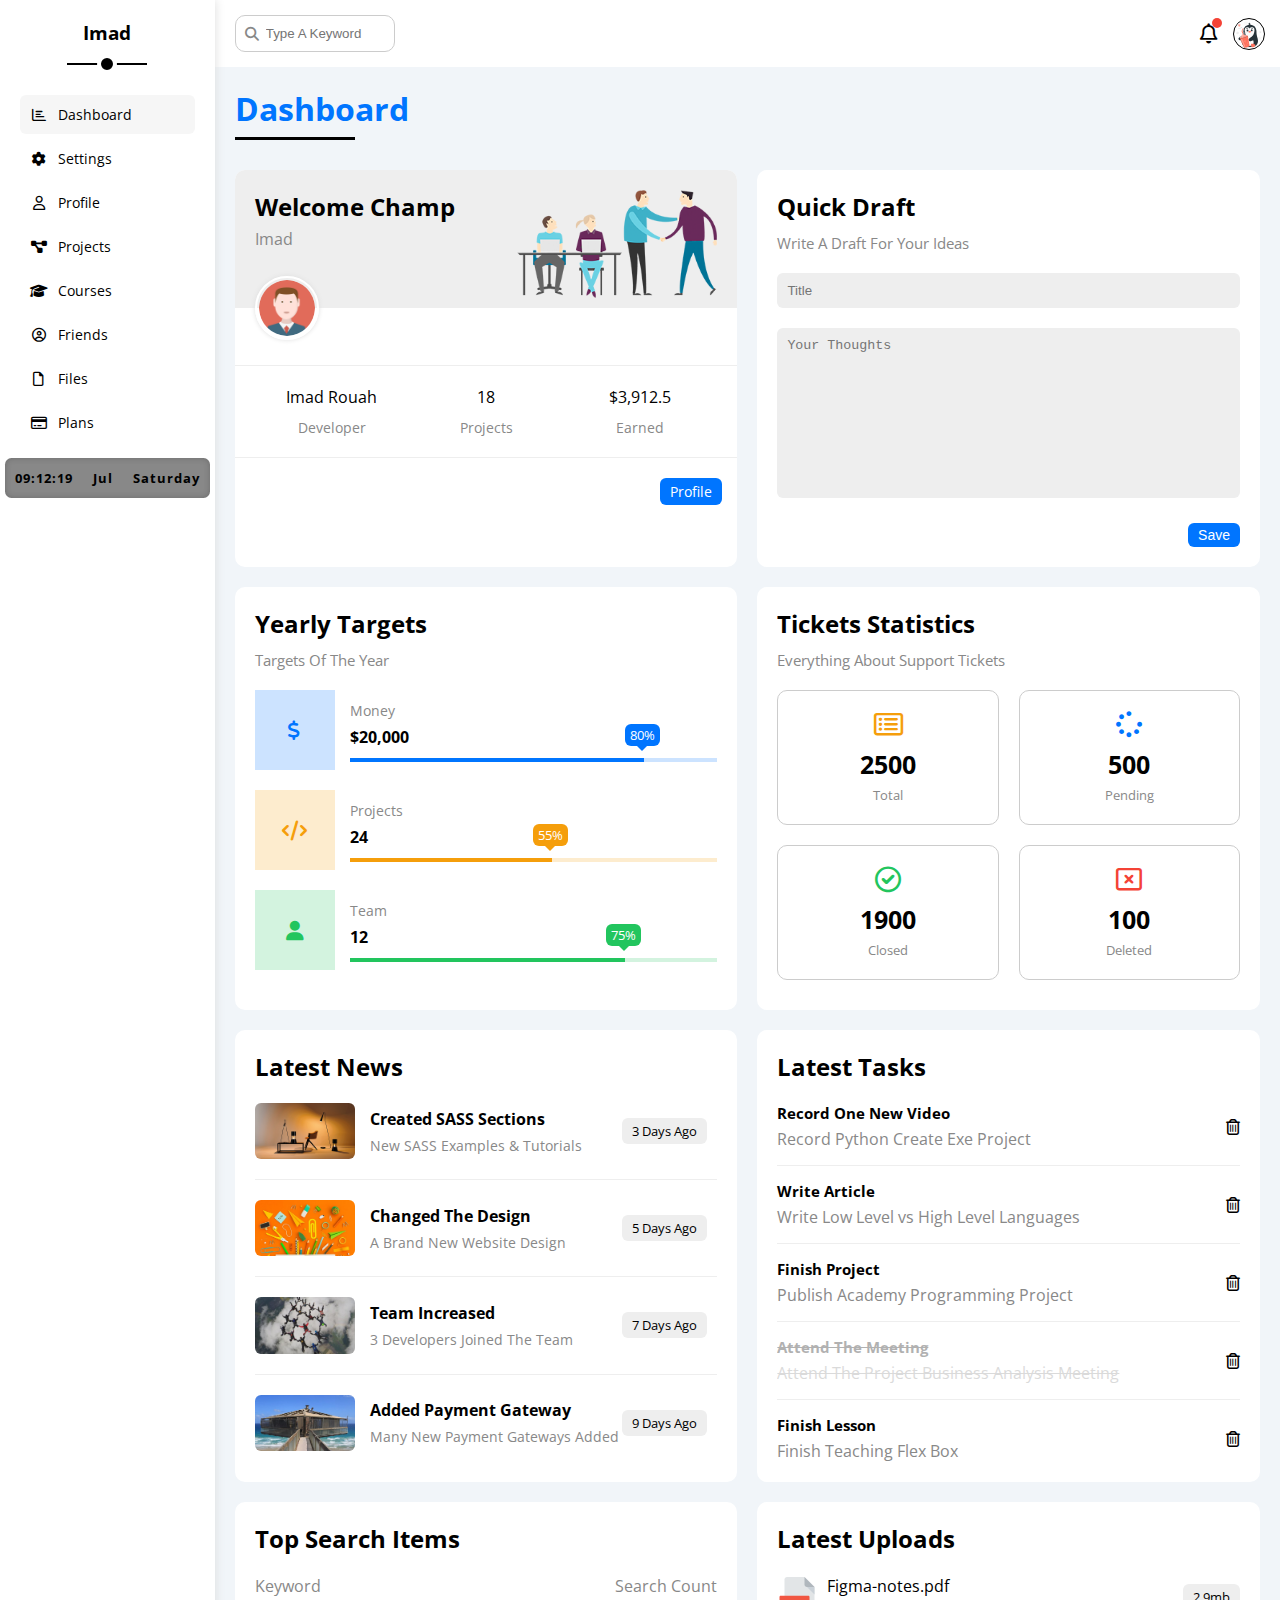
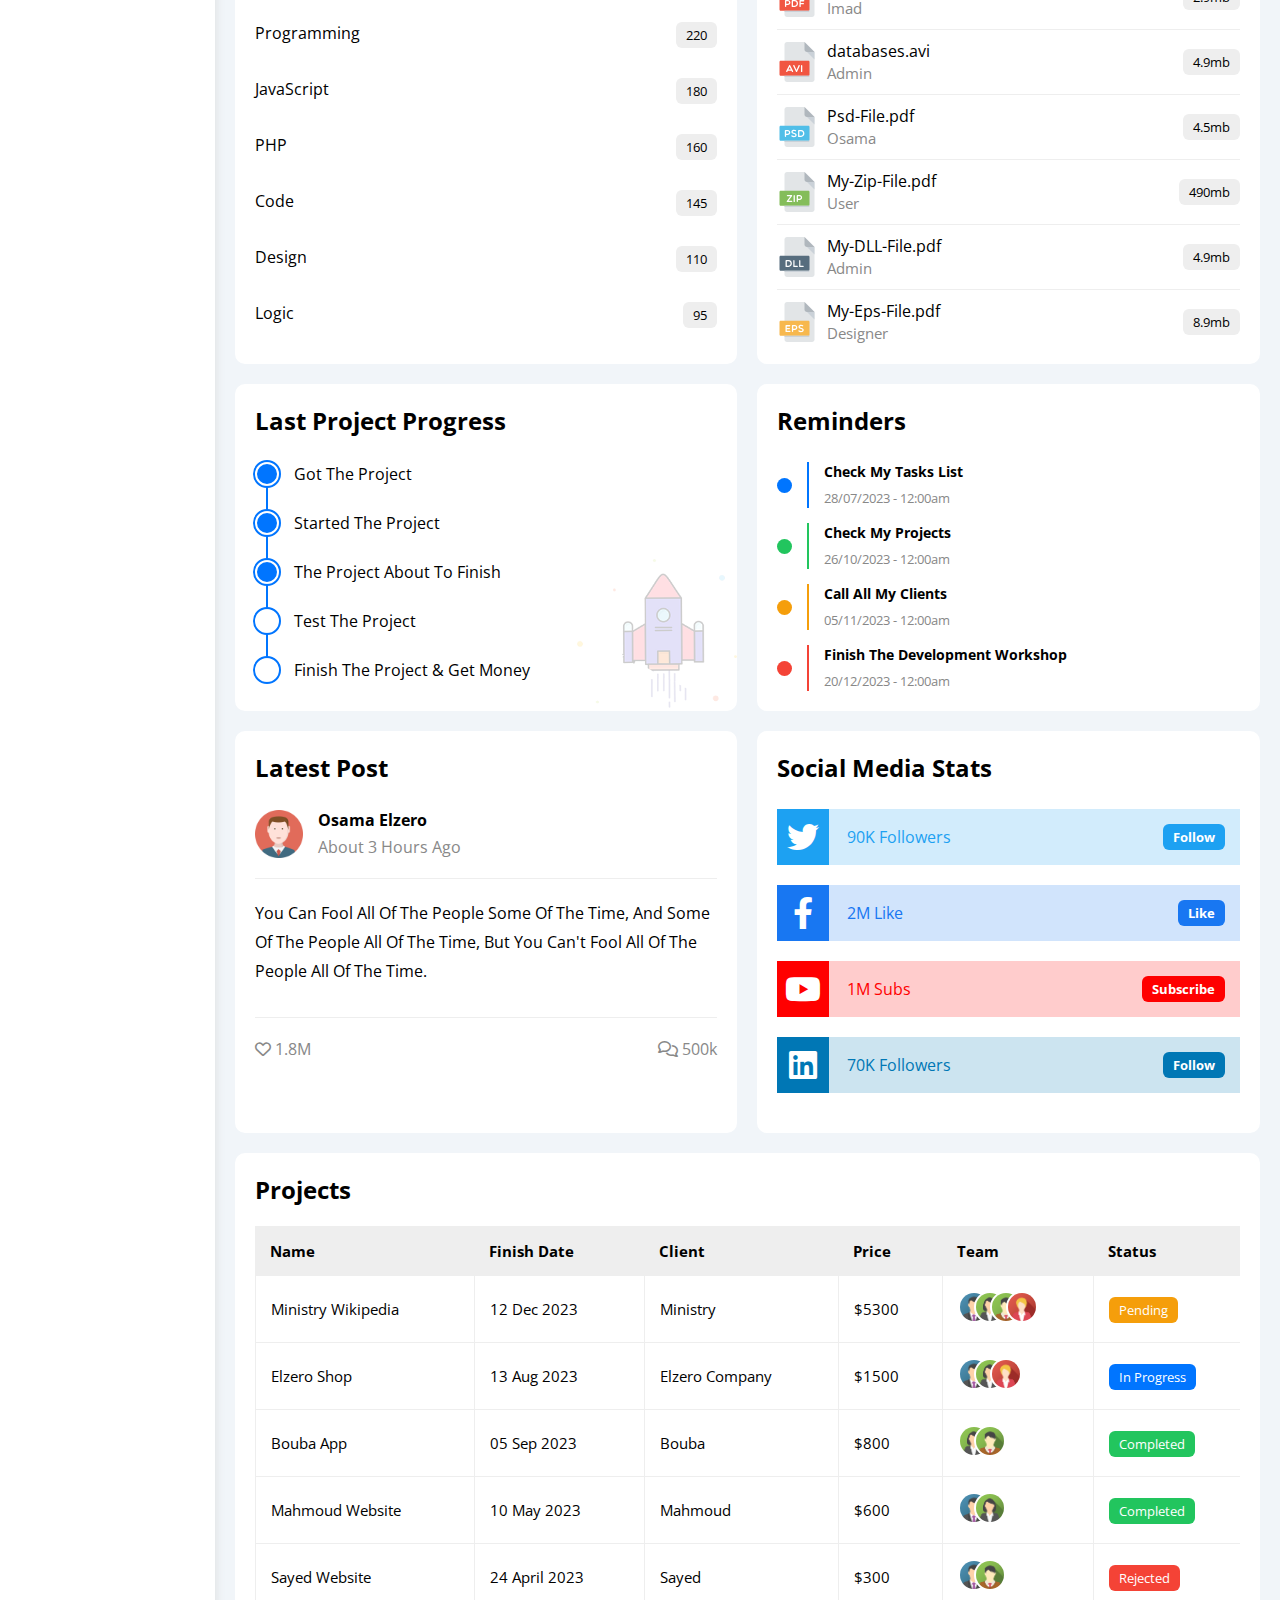
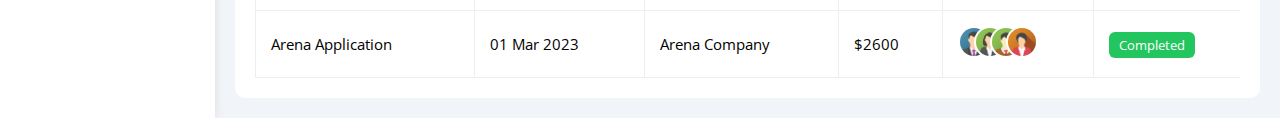
==== commit aa01b6a2: "more features" ====
--- a/index.html
+++ b/index.html
@@ -115,7 +115,13 @@
             <div class="content w-full">
                 <!-- start head-->
                 <div class="head bg-white p-15 between-flex">
+                    <div class="menu">
+                        <div class="bar1"></div>
+                        <div class="bar2"></div>
+                        <div class="bar3"></div>
+                    </div>
                     <div class="search p-relative">
+                        <i class="fa fa-search" onclick="search()"></i>
                         <input
                             class="p-10"
                             type="search"
--- a/css/framework.css
+++ b/css/framework.css
@@ -224,6 +224,9 @@
 .border-ccc {
     border: 1px solid #ccc;
 }
+.border-eee {
+    border: 1px solid #eee;
+}
 .rad-6 {
     border-radius: 6px;
 }
--- a/css/master.css
+++ b/css/master.css
@@ -65,14 +65,23 @@
 .sidebar {
     width: 250px;
     box-shadow: 0 0 10px #ddd;
+    transition: var(--main-transition);
 }
 .dark .sidebar {
     box-shadow: none;
+    backdrop-filter: blur(10px);
+}
+.sidebar.open-side {
+    transform: translateX(0);
+    width: 200px;
 }
 .sidebar > h3 {
     margin-bottom: 50px;
 }
 @media (min-width: 767px) {
+    .sidebar {
+        z-index: 777;
+    }
     .sidebar > h3::before,
     .sidebar > h3::after {
         content: "";
@@ -108,16 +117,21 @@
 }
 @media (max-width: 767px) {
     .sidebar {
-        width: 58px;
         padding: 10px;
+        background-color: white;
+        position: absolute;
+        z-index: 333;
+        height: 100%;
+        top: 67px;
+        transform: translateX(-100%);
     }
     .sidebar > h3 {
         font-size: 13px;
         margin-bottom: 15px;
     }
-    .sidebar ul li a span {
+    /* .sidebar ul li a span {
         display: none;
-    }
+    } */
 }
 /* end sidebar */
 /* content */
@@ -125,16 +139,18 @@
     overflow: hidden;
 }
 /* start head */
-.head .search::before {
-    font-family: var(--fa-style-family-classic);
-    content: "\f002";
-    font-weight: 900;
+.head {
+    position: relative;
+    z-index: 444;
+}
+.head .search i {
     position: absolute;
     top: 50%;
     transform: translateY(-50%);
     left: 15px;
     font-size: 14px;
     color: var(--grey-color);
+    cursor: pointer;
 }
 .head .search input {
     border: 1px solid #ccc;
@@ -193,6 +209,7 @@
     transform: translateX(50%);
     transition: 0.5s;
     border-radius: 0 0 10px 10px;
+    height: 170px;
 }
 
 .notification-div .notification-content {
@@ -206,7 +223,6 @@
 @media (max-width: 767px) {
     .notification-div {
         width: 90%;
-        height: 150px;
     }
 }
 .notification-div > h3 {
@@ -1324,9 +1340,54 @@
 /* start file */
 .files-page {
     flex-direction: row-reverse;
+    align-items: flex-start;
+}
+@media (max-width: 767px) {
+    .files-page {
+        flex-direction: column;
+        align-items: normal;
+    }
 }
 .files-stats {
     min-width: 260px;
+}
+.files-stats .icon {
+    margin-right: 10px;
+    width: 40px;
+    height: 40px;
+}
+.files-stats .blue {
+    background-color: rgb(0 117 255 / 20%);
+}
+.files-stats .green {
+    background-color: rgb(34 197 94 / 20%);
+}
+.files-stats .red {
+    background-color: rgb(244 67 54 / 20%);
+}
+.files-stats .orange {
+    background-color: rgb(245 158 11 / 20%);
+}
+.files-stats .size {
+    margin-left: auto;
+}
+.files-stats .upload {
+    border-radius: 6px;
+    padding: 10px 16px;
+    font-size: 13px;
+    display: block;
+    width: fit-content;
+    margin: 15px auto 0;
+    transition: var(--main-transition);
+}
+.files-stats .upload i {
+    margin-right: 10px;
+}
+.files-stats .upload:hover {
+    background-color: var(--blue-alt-color);
+}
+.files-stats .upload:hover i {
+    animation: up-down 0.8s infinite;
 }
 .files-container {
     grid-template-columns: repeat(auto-fill, minmax(200px, 1fr));
@@ -1334,76 +1395,83 @@
 }
 @media (max-width: 767px) {
     .files-container {
+        gap: 20px;
+    }
+}
+.files-container i {
+    position: absolute;
+    left: 10px;
+    top: 10px;
+    color: var(--grey-color);
+}
+.files-container .file img {
+    width: 64px;
+    height: 64px;
+    transition: var(--main-transition);
+}
+.files-container .file:hover img {
+    transform: rotate(7deg);
+}
+.files-container .image span {
+    font-size: 14px;
+}
+.files-container .file .info {
+    padding-top: 10px;
+    border-top: 1px solid #eee;
+}
+/* end file */
+/* start plans */
+
+.plans-page {
+    grid-template-columns: repeat(auto-fill, minmax(450px, 1fr));
+}
+@media (max-width: 767px) {
+    .plans-page {
+        grid-template-columns: minmax(100px, 1fr);
         margin-left: 10px;
         margin-right: 10px;
         gap: 10px;
     }
 }
-.files-container i {
-    position: absolute;
-    left: 10px;
-    top: 10px;
-    color: var(--grey-color);
-}
-.files-container .image {
-    margin-bottom: 15px;
-    text-align: center;
-}
-.files-container .file img {
-    margin-bottom: 15px;
-    margin: 15px auto;
-    display: block;
-    width: 70px;
-    height: 70px;
-}
-.files-container .image span {
-    font-size: 14px;
-}
-.files-container .file > span {
-    display: block;
-    margin-bottom: 10px;
-    padding-bottom: 10px;
-    border-bottom: 1px solid #eee;
-}
-.files-container .file .info {
-}
-/* end file */
-/* start loader */
-.parent {
-    position: fixed;
-    width: 100%;
-    height: 100%;
+.plans-page .top {
+    border: 3px solid white;
+}
+.plans-page .plan.green .top {
+    outline: 3px solid var(--green-color);
+}
+.plans-page .plan.blue .top {
+    outline: 3px solid var(--blue-color);
+}
+.plans-page .plan.orange .top {
+    outline: 3px solid var(--orange-color);
+}
+.plans-page .top .price {
+    font-size: 40px;
+    width: fit-content;
+    margin: auto;
+}
+.plans-page .top .price span {
+    position: absolute;
+    left: -20px;
+    bottom: 18px;
+    font-size: 25px;
+}
+.plans-page ul li {
+    padding: 15px 0;
     display: flex;
     align-items: center;
-    justify-content: center;
-    top: 0;
-    left: 0;
-    z-index: 9999;
-}
-
-#preloader {
-    z-index: 9999;
-    width: 50px;
-    height: 50px;
-    border: 4px solid rgba(0, 0, 0, 0);
-    border-top-color: #3498db;
-    border-bottom-color: #3498db;
-    border-radius: 50%;
-    animation: spin 1s linear infinite;
-}
-.parent::before {
-    content: "";
-    position: absolute;
-    top: 50%;
-    left: 50%;
-    transform: translate(-50%, -50%);
-    width: 100%;
-    height: 100%;
-    background-color: transparent;
-    backdrop-filter: blur(10px);
-    z-index: 9998;
-}
-/* end loader */
+    border-bottom: 1px solid #eee;
+    font-size: 15px;
+}
+.plans-page ul i:first-child {
+    margin-right: 5px;
+    font-size: 18px;
+}
+.plans-page ul i:last-child {
+    margin-left: auto;
+    cursor: pointer;
+}
+/* end plans */
 /* start scroll to top */
 .scroll-to-top {
     z-index: 9999;
@@ -1468,6 +1536,76 @@
 }
 
 /* end scroll to top */
+/* start time */
+#current-date {
+    display: flex;
+    align-items: center;
+    justify-content: space-around;
+    position: absolute;
+    left: 5px;
+    width: calc(100% - 10px);
+    height: 40px;
+    font-size: 13px;
+    letter-spacing: 1px;
+    font-weight: bold;
+    background-color: #888;
+    border-radius: 0.5em;
+    box-shadow: inset 0 0 6px 0px rgba(0, 0, 0, 0.2);
+    transition: var(--main-transition);
+}
+.dark #current-date {
+    background-color: #444;
+}
+/* @media (max-width: 767px) {
+    #current-date {
+        flex-direction: column;
+        height: 70px;
+    }
+} */
+/* end time */
+/* start menu */
+.head .menu {
+    width: 30px;
+    height: 25px;
+    position: relative;
+    display: flex;
+    align-items: center;
+    justify-content: center;
+    flex-direction: column;
+    cursor: pointer;
+}
+.head .menu div {
+    width: 100%;
+    height: 2px;
+    background-color: var(--grey-color);
+    margin-bottom: 5px;
+    transform: rotate(0deg);
+    border-radius: 6px;
+    opacity: 1;
+    transition: 0.4s;
+}
+.head .menu.active div {
+    position: absolute;
+    margin: 0;
+}
+.head .menu.active .bar1 {
+    transform: rotate(45deg);
+}
+.head .menu .bar2 {
+    transition: 0.2s;
+}
+.head .menu.active .bar2 {
+    opacity: 0;
+}
+.head .menu.active .bar3 {
+    transform: rotate(-45deg);
+}
+@media (min-width: 767px) {
+    .head .menu {
+        display: none;
+    }
+}
+/* end menu */
 /* start animations */
 @keyframes light {
     25%,
@@ -1533,37 +1671,19 @@
         box-shadow: 0 -10px 20px rgba(0, 0, 0, 0.15);
     }
 }
-
+@keyframes up-down {
+    50% {
+        transform: translateY(-5px);
+    }
+    0%,
+    100% {
+        transform: translateY(0px);
+    }
+}
 /* end animations */
-.sidebar {
-    transition: var(--main-transition);
-}
-#current-date {
-    display: flex;
-    align-items: center;
-    justify-content: space-around;
-    width: 100%;
-    height: 30px;
-    font-size: 11px;
-    letter-spacing: 1px;
+.highlight {
+    background-color: yellow;
+    color: #000;
     font-weight: bold;
-    color: white;
-    background-color: #333;
-    border-radius: 0.5em;
-    box-shadow: inset 0 0 6px 0px rgba(0, 0, 0, 0.6);
-    transition: var(--main-transition);
-}
-@media (max-width: 767px) {
-    #current-date {
-        flex-direction: column;
-        height: 70px;
-    }
-}
-@media (max-width: 767px) {
-    #current-date {
-        /* width: 57px; */
-        position: absolute;
-        border-radius: 0%;
-        left: 0;
-    }
-}
+    transition: var(--main-transition);
+}
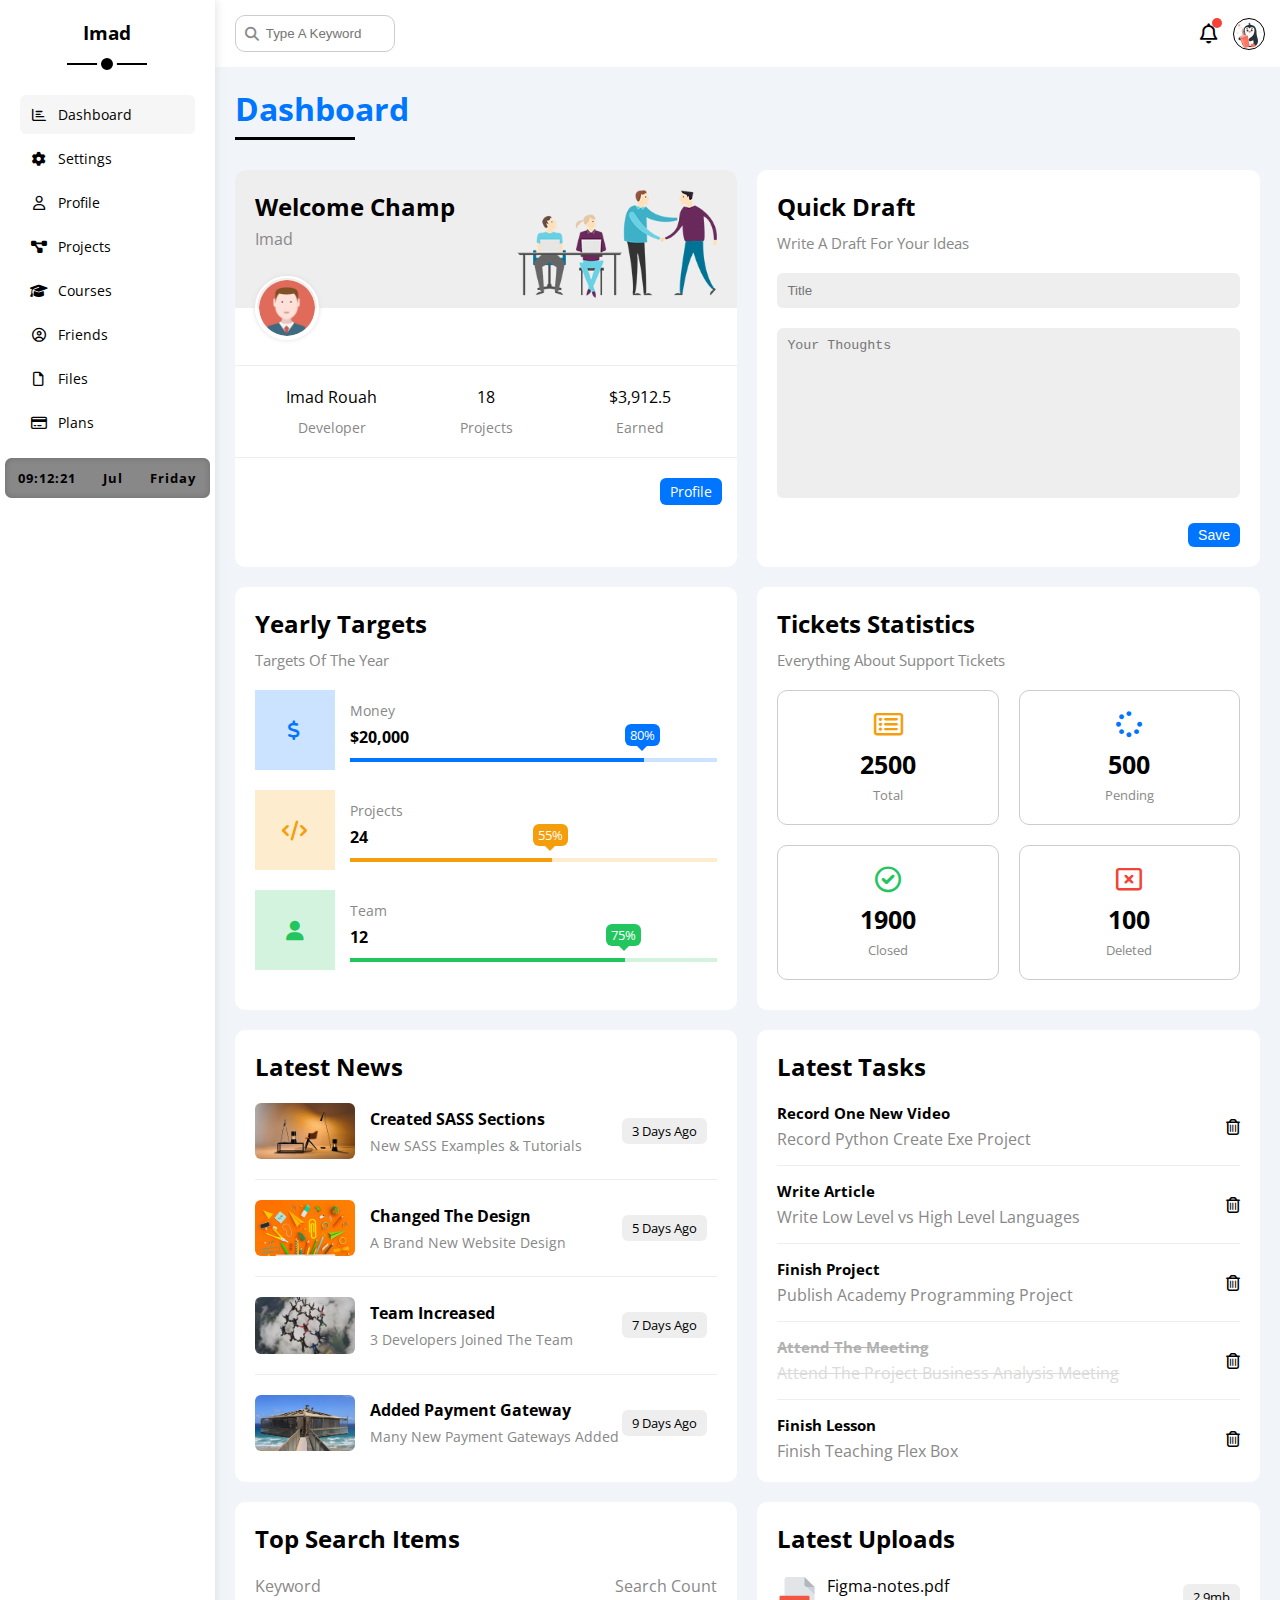
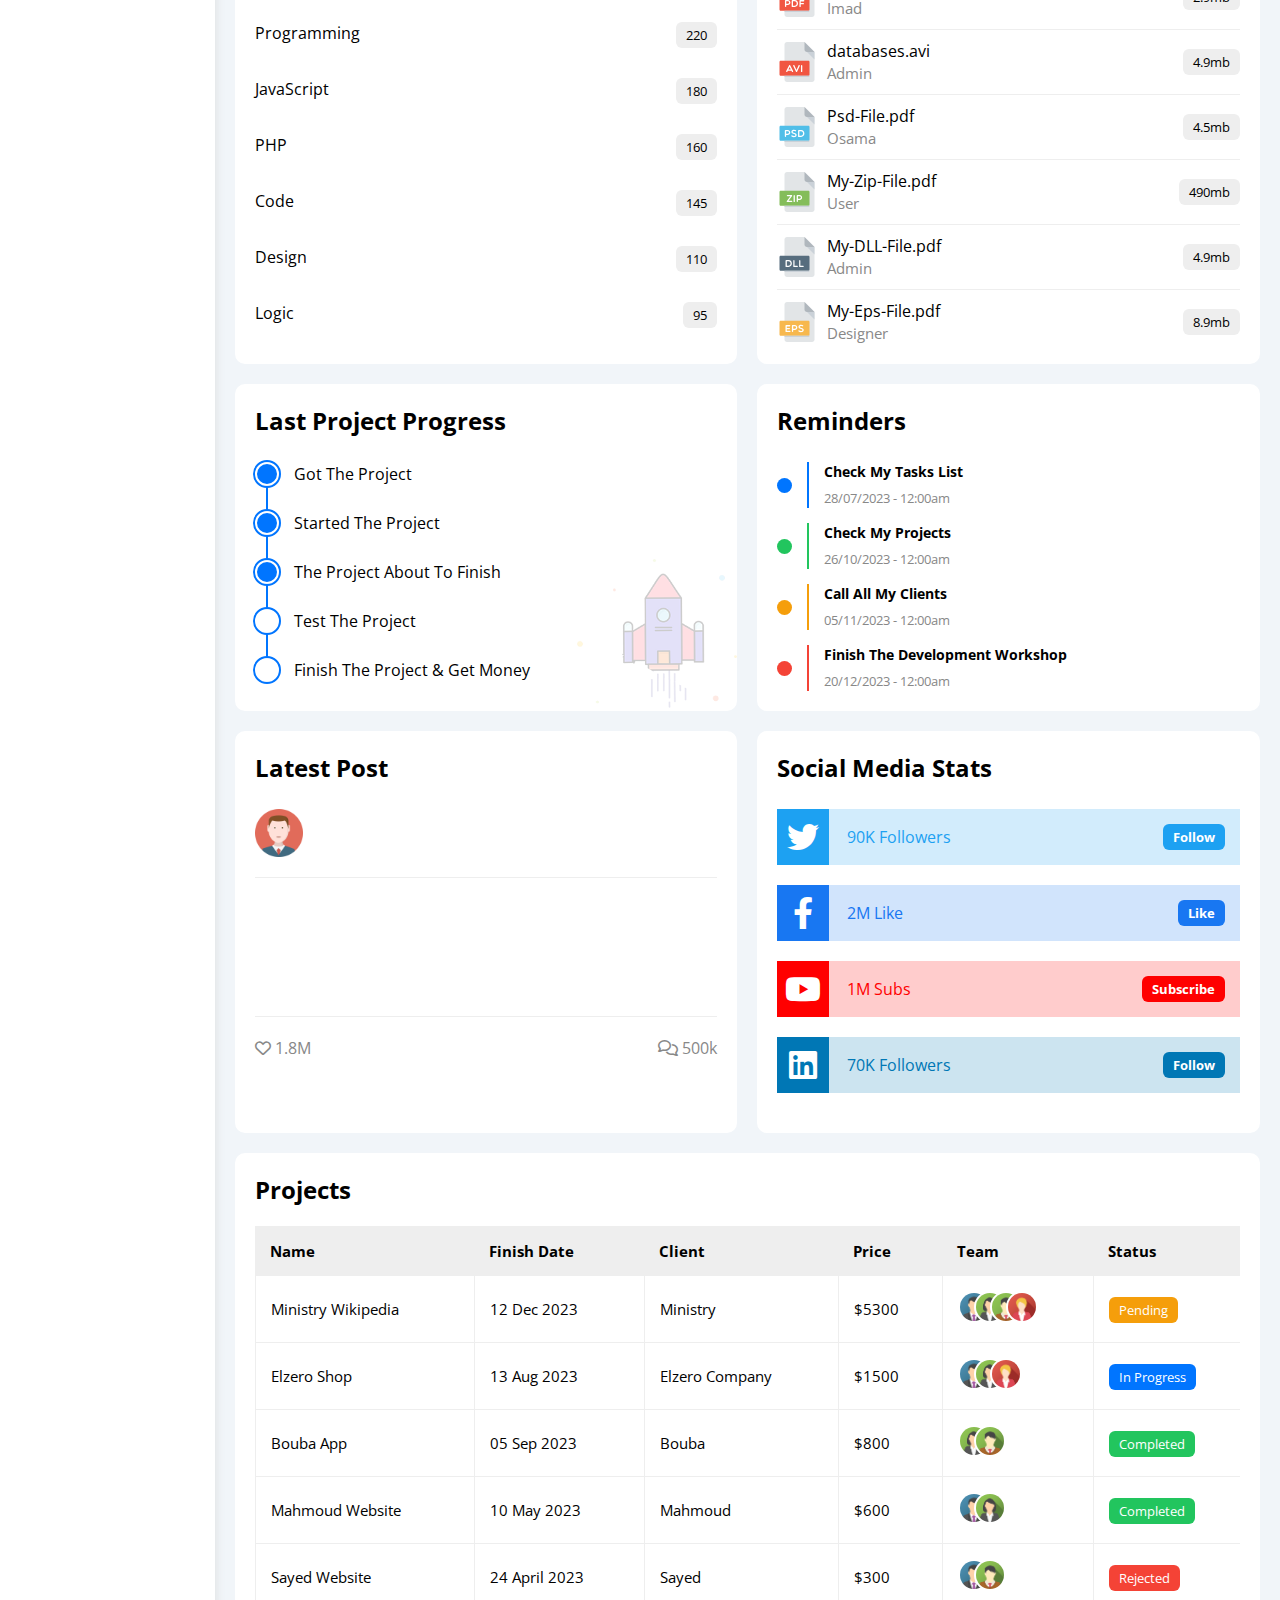
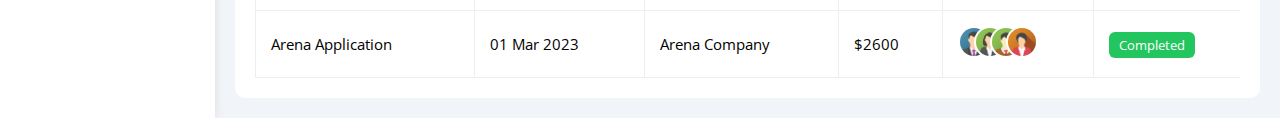
==== commit a50a5eeb: "added random quotes feature" ====
--- a/index.html
+++ b/index.html
@@ -152,7 +152,6 @@
                                 <p class="c-grey mt-5">Imad</p>
                             </div>
                             <img
-                                loading="lazy"
                                 src="imgs/welcome.png"
                                 alt=""
                                 class="hide-mobile"
@@ -712,19 +711,15 @@
                                 alt=""
                             />
                             <div class="info">
-                                <span class="mb-5 d-block fw-bold"
-                                    >Osama Elzero</span
-                                >
-                                <span class="c-grey">About 3 Hours Ago</span>
+                                <span
+                                    class="author mb-5 d-block fw-bold"
+                                ></span>
+                                <span class="post-time c-grey"></span>
                             </div>
                         </div>
                         <div
                             class="post-content txt-c-mobile pt-20 mt-20 pb-20 mb-20"
-                        >
-                            You Can Fool All Of The People Some Of The Time, And
-                            Some Of The People All Of The Time, But You Can't
-                            Fool All Of The People All Of The Time.
-                        </div>
+                        ></div>
                         <div class="post-stats between-flex c-grey">
                             <div>
                                 <i class="fa-regular fa-heart heart"></i>
